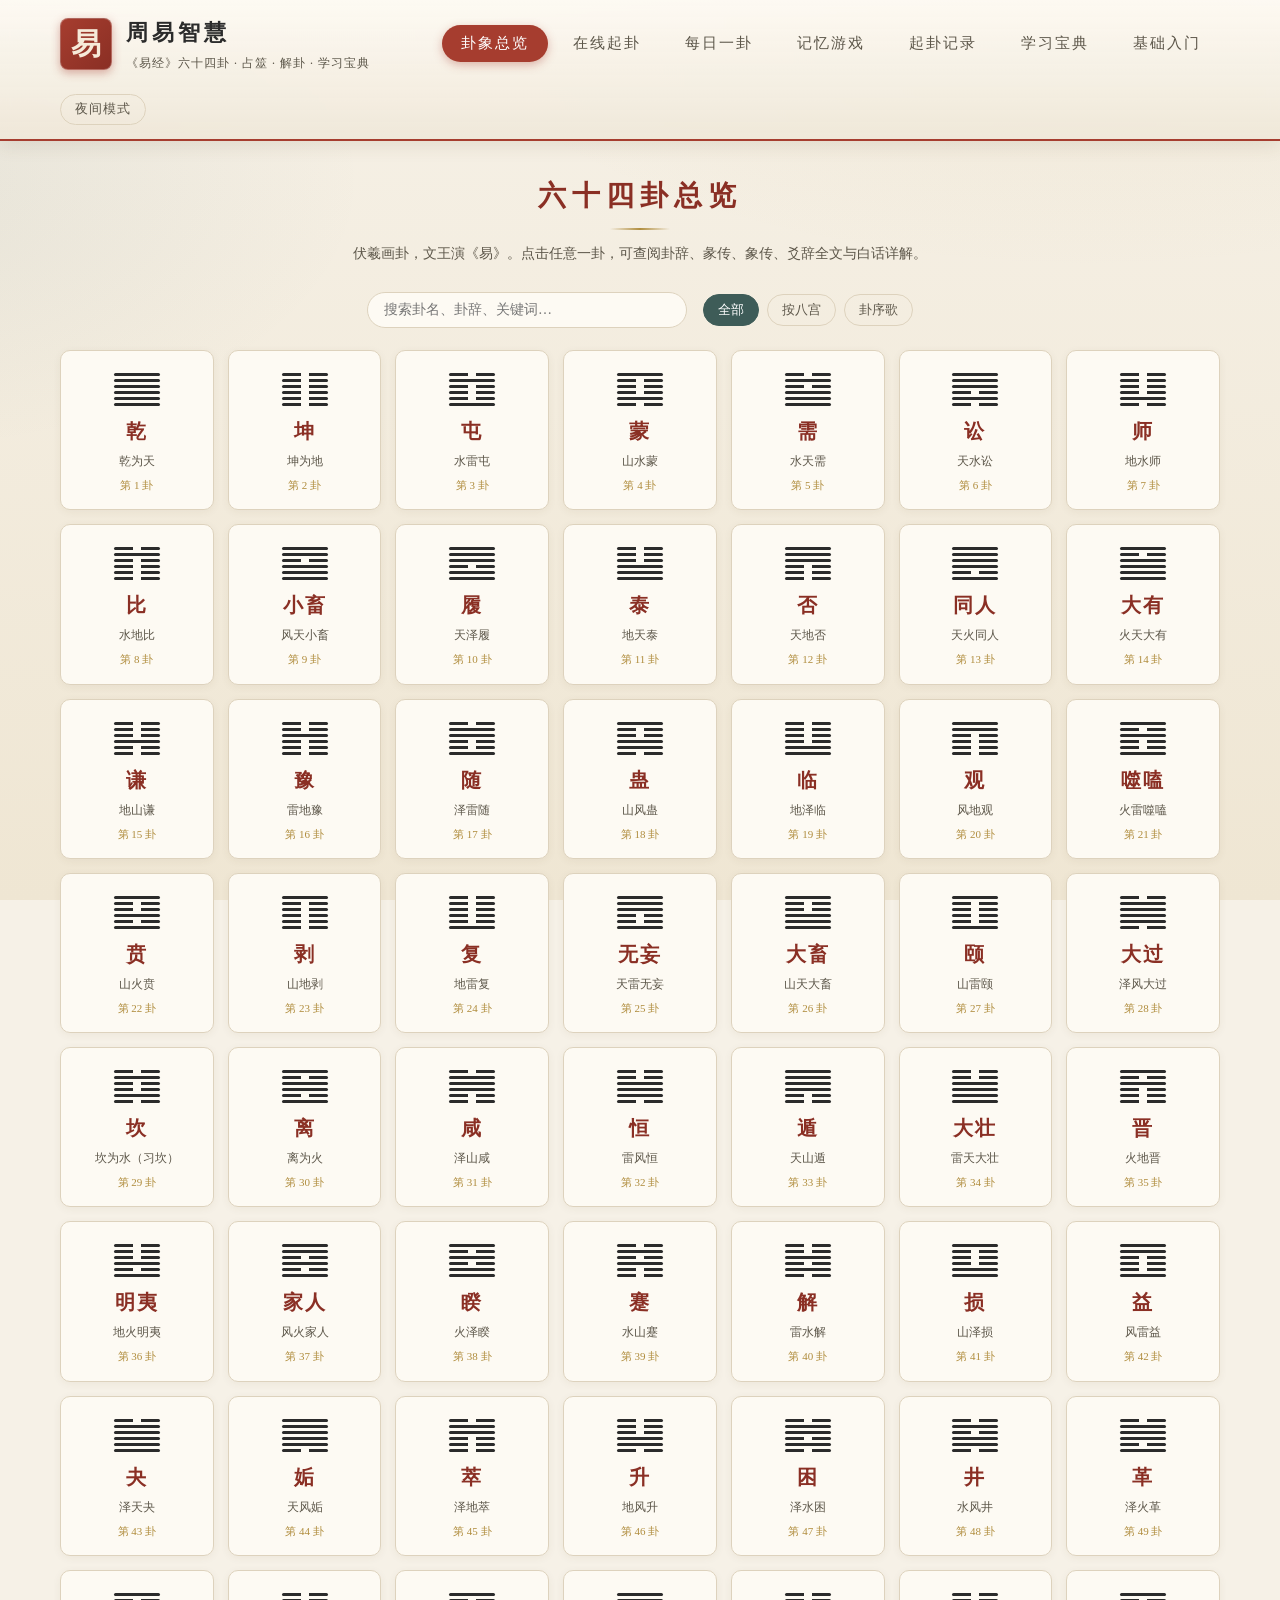
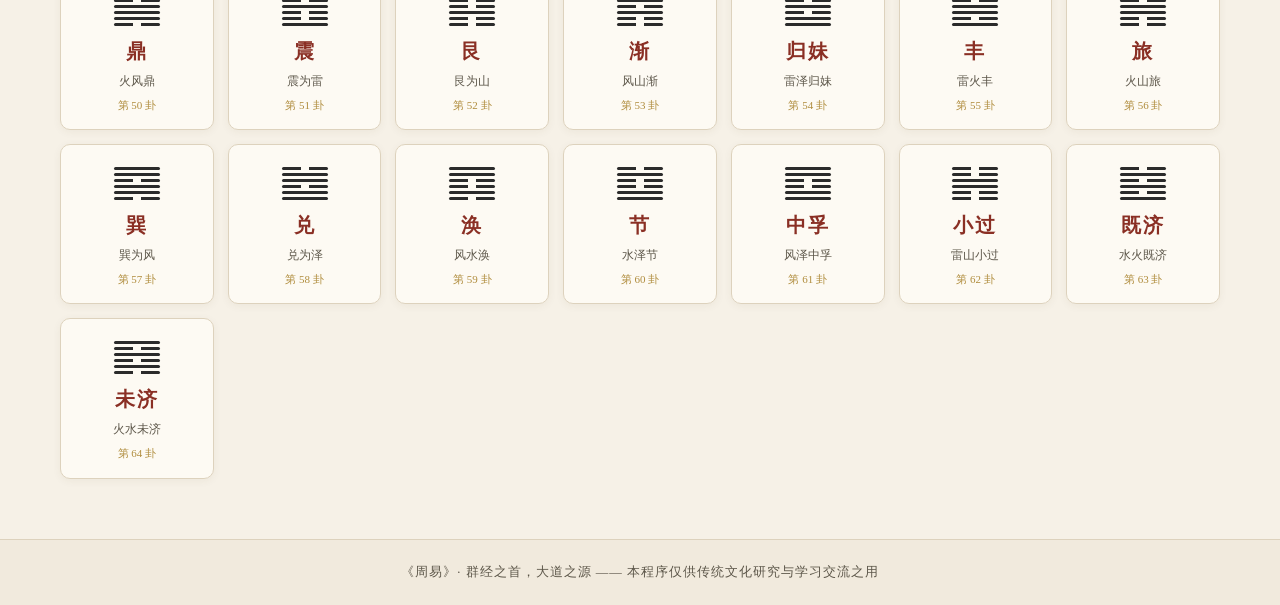
==== index.html @ ead000ce "deploy zhouyi: desktop + mobile (pure frontend)" ====
<!DOCTYPE html>
<html lang="zh-CN">
<head>
<meta charset="UTF-8">
<meta name="viewport" content="width=device-width, initial-scale=1.0">
<title>周易 · 六十四卦智慧宝典</title>
<link rel="stylesheet" href="css/style.css?v=20260808c">
</head>
<body>
<div class="bg-deco"></div>

  <button id="btnTop" class="btn-top" title="返回顶部">↑</button>

<header class="site-header">
  <div class="header-inner">
    <div class="brand">
      <div class="brand-mark">易</div>
      <div>
        <h1>周易智慧</h1>
        <p>《易经》六十四卦 · 占筮 · 解卦 · 学习宝典</p>
      </div>
    </div>
    <nav class="main-nav" id="mainNav">
      <button class="nav-btn active" data-view="overview">卦象总览</button>
      <button class="nav-btn" data-view="divine">在线起卦</button>
      <button class="nav-btn" data-view="daily">每日一卦</button>
      <button class="nav-btn" data-view="game">记忆游戏</button>
      <button class="nav-btn" data-view="records">起卦记录</button>
      <button class="nav-btn" data-view="study">学习宝典</button>
      <button class="nav-btn" data-view="basics">基础入门</button>
    </nav>
    <button class="theme-toggle" id="btnTheme" title="切换日间 / 夜间模式">夜间模式</button>
  </div>
</header>

<main id="app">

  <!-- ============ 卦象总览 ============ -->
  <section class="view active" id="view-overview">
    <div class="view-head">
      <h2>六十四卦总览</h2>
      <p class="sub">伏羲画卦，文王演《易》。点击任意一卦，可查阅卦辞、彖传、象传、爻辞全文与白话详解。</p>
    </div>
    <div class="tools-bar">
      <div class="search-box">
        <input type="text" id="hexSearch" placeholder="搜索卦名、卦辞、关键词…">
      </div>
      <div class="filter-tabs">
        <button class="chip active" data-filter="all">全部</button>
        <button class="chip" data-filter="palace">按八宫</button>
        <button class="chip" data-filter="sequence">卦序歌</button>
      </div>
    </div>
    <div id="hexGrid" class="hex-grid"></div>
    <div id="palaceList" class="palace-list hidden"></div>
    <div id="sequenceSong" class="sequence-song hidden">
      <h3>上下经卦名次序歌</h3>
      <p class="song-text">乾坤屯蒙需讼师，比小畜兮履泰否。<br>
      同人大有谦豫随，蛊临观兮噬嗑贲。<br>
      剥复无妄大畜颐，大过坎离三十备。<br>
      咸恒遁兮及大壮，晋与明夷家人睽。<br>
      蹇解损益夬姤萃，升困井革鼎震继。<br>
      艮渐归妹丰旅巽，兑涣节兮中孚至。<br>
      小过既济兼未济，是为下经三十四。</p>
      <h3>上下经卦名次序歌（分宫卦象次序）</h3>
      <p class="song-text">乾为天，天风姤，天山遁，天地否，风地观，山地剥，火地晋，火天大有。<br>
      坎为水，水泽节，水雷屯，水火既济，泽火革，雷火丰，地火明夷，地水师。<br>
      艮为山，山火贲，山天大畜，山泽损，火泽睽，天泽履，风泽中孚，风山渐。<br>
      震为雷，雷地豫，雷水解，雷风恒，地风升，水风井，泽风大过，泽雷随。<br>
      巽为风，风天小畜，风火家人，风雷益，天雷无妄，火雷噬嗑，山雷颐，山风蛊。<br>
      离为火，火山旅，火风鼎，火水未济，山水蒙，风水涣，天水讼，天火同人。<br>
      坤为地，地雷复，地泽临，地天泰，雷天大壮，泽天夬，水天需，水地比。<br>
      兑为泽，泽水困，泽地萃，泽山咸，水山蹇，地山谦，雷山小过，雷泽归妹。</p>
    </div>
  </section>

  <!-- ============ 在线起卦 ============ -->
  <section class="view" id="view-divine">
    <div class="view-head">
      <h2>在线起卦</h2>
      <p class="sub">还没占过卦？别怕，跟着下面三步走，新手也能 3 分钟学会。占卜是古人用来启发思考的智慧游戏，结果仅供参考，帮助你看清自己的处境。</p>
    </div>

    <div class="beginner-steps">
      <div class="bstep"><span class="bs-num">1</span><div><b>心里想好问题</b><p>先想清楚你要问什么，比如“这件事我该不该做？”“最近感情/工作会怎样？”想得越具体越好。</p></div></div>
      <div class="bstep"><span class="bs-num">2</span><div><b>选一种方法，点按钮</b><p>随便选一个都行，跟着按钮提示点。最省事的是「心念起卦」，一键出结果。</p></div></div>
      <div class="bstep"><span class="bs-num">3</span><div><b>看白话解读</b><p>结果出来后，重点看橙色的「白话导读」和「占断参考」，全是人话，不用懂任何术语。</p></div></div>
    </div>

    <div class="pre-divine-tip">
      <div class="pdt-title">起卦前须知（老规矩）</div>
      <div class="pdt-tags"><span>心诚则灵</span><span>一事一问</span><span>环境安静</span></div>
      <p>古人起卦前要沐浴、焚香、静心凝神。今天不必这么讲究，但请在心里把问题想清楚，<b>一次只问一件事</b>。心越定，卦意越明朗。</p>
    </div>

    <div class="question-bar">
      <label for="questionInput">你问的是什么事？<span>（选填，写下来结果更好懂）</span></label>
      <input type="text" id="questionInput" maxlength="60" placeholder="例：我最近该不该换工作？ 这段感情会有结果吗？ 今年学业运如何？…">
    </div>

    <div class="divine-layout">
      <aside class="divine-panel">
        <h3>选择起卦方法</h3>
        <div class="method-list">
          <button class="method-card active" data-method="coin">
            <span class="method-icon">钱</span>
            <div>
              <strong>三枚铜钱法</strong>
              <small>以钱代蓍 · 六掷成卦 · 最流行</small>
            </div>
          </button>
          <button class="method-card" data-method="yarrow">
            <span class="method-icon">蓍</span>
            <div>
              <strong>大衍蓍草法</strong>
              <small>最古老 · 十八变而成卦</small>
            </div>
          </button>
          <button class="method-card" data-method="plum">
            <span class="method-icon">梅</span>
            <div>
              <strong>梅花易数</strong>
              <small>邵康节 · 时间/数字起卦</small>
            </div>
          </button>
          <button class="method-card" data-method="random">
            <span class="method-icon">易</span>
            <div>
              <strong>心念起卦</strong>
              <small>诚心随机 · 一键成卦</small>
            </div>
          </button>
        </div>

        <div class="method-setup">
          <!-- 铜钱法设置 -->
          <div class="setup-block" id="setup-coin">
            <p class="hint">双手合十，将三枚铜钱摇晃数次后掷出，从下往上记六次。掷前默念所问之事。三背为「老阳 ○」，二背为「少阳 —」，一背为「少阴 --」，无背为「老阴 ×」。</p>
            <button class="btn-primary" id="btnThrows">掷铜钱（第 1 次 / 共 6 次）</button>
            <div id="coinLog" class="yarrow-log"></div>
          </div>
          <!-- 蓍草法设置 -->
          <div class="setup-block hidden" id="setup-yarrow">
            <p class="hint">大衍之数五十，其用四十有九。分二、挂一、揲四、归奇，三变得一爻，十八变得一卦。点击逐步演示。</p>
            <button class="btn-primary" id="btnYarrow">分揲蓍草（第 1 变）</button>
            <div id="yarrowLog" class="yarrow-log"></div>
          </div>
          <!-- 梅花易数设置 -->
          <div class="setup-block hidden" id="setup-plum">
            <p class="hint">以先天八卦数起卦：乾一、兑二、离三、震四、巽五、坎六、艮七、坤八。</p>
            <div class="field-row">
              <label>时间起卦（年月日时）</label>
              <input type="datetime-local" id="plumTime" value="">
              <button class="btn-primary btn-sm" id="btnPlumTime">以当前时间起卦</button>
            </div>
            <div class="field-row">
              <label>报数起卦（两/三个数字）</label>
              <div class="inline-inputs">
                <input type="number" id="num1" placeholder="数一" min="0">
                <input type="number" id="num2" placeholder="数二" min="0">
                <input type="number" id="num3" placeholder="数三(可空)" min="0">
              </div>
              <button class="btn-primary btn-sm" id="btnPlumNum">以数字起卦</button>
            </div>
          </div>
          <!-- 随机 -->
          <div class="setup-block hidden" id="setup-random">
            <p class="hint">静心默念所问之事，心诚则灵。点击后由程序随机生成六爻（老阳、少阳、少阴、老阴）。</p>
            <button class="btn-primary" id="btnRandom">心念起卦</button>
          </div>
        </div>
      </aside>

      <section class="divine-result" id="divineResult">
        <div id="castAnim" class="cast-anim hidden"></div>
        <div class="empty-state">
          <div class="empty-icon">卦</div>
          <p>尚未起卦。请选择一种方法开始。</p>
        </div>
      </section>
    </div>
  </section>

  <!-- ============ 每日一卦 ============ -->
  <section class="view" id="view-daily">
    <div class="view-head">
      <h2>每日一卦</h2>
      <p class="sub">以今日日期为引，取一卦与你聊聊：换种心情，换个角度看今天。仅供趣味参考。</p>
    </div>
    <div id="dailyBox" class="daily-box"></div>
    <div class="daily-actions">
      <button class="btn-primary" id="btnDailyToday">今日之卦</button>
      <button class="btn-ghost" id="btnDailyShuffle">换一卦（随机）</button>
    </div>
  </section>

  <!-- ============ 记忆游戏 ============ -->
  <section class="view" id="view-game">
    <div class="view-head">
      <h2>记忆游戏 · 认卦速记</h2>
      <p class="sub">看卦画猜卦名，或者反过来看卦名找卦画，闯关越多记得越牢。答对加分、连击翻倍，答错也不怕——它会告诉你正确答案。</p>
    </div>
    <div class="game-mode-bar">
      <button class="chip active" id="gameModeSym2Name">看卦画 → 猜卦名</button>
      <button class="chip" id="gameModeName2Sym">看卦名 → 找卦画</button>
    </div>
    <div class="game-panel">
      <div class="game-scorebar">
        <span>第 <b id="gameLevel">1</b> 关</span>
        <span>得分 <b id="gameScore">0</b></span>
        <span>最佳 <b id="gameBest">0</b></span>
        <span>连击 <b id="gameStreak">0</b></span>
        <span>正确率 <b id="gameAcc">–</b></span>
        <button class="btn-ghost" id="btnGameRestart">重新开始</button>
      </div>
      <div id="gameHex" class="game-hex"></div>
      <div id="gameOptions" class="game-options"></div>
      <div class="game-tip-btn"><button class="btn-ghost" id="btnGameTip">提示：上下卦（扣 5 分）</button></div>
      <div id="gameHint" class="game-hint"></div>
    </div>
  </section>

  <!-- ============ 起卦记录 ============ -->
  <section class="view" id="view-records">
    <div class="view-head">
      <h2>起卦记录</h2>
      <p class="sub">历次占筮存于本机浏览器，点击记录可重新查看解卦详情。备份请用「导出记录」，换设备可用「导入记录」恢复。</p>
      <div class="head-actions">
        <button class="btn-ghost" id="btnImportRecords">导入记录</button>
        <button class="btn-ghost" id="btnExportRecords">导出记录</button>
        <button class="btn-ghost" id="btnClearRecords">清空记录</button>
        <input type="file" id="recImportInput" accept="application/json,.json" style="display:none">
      </div>
      <div id="recStats" class="rec-stats"></div>
      <div class="rec-filter-row">
        <label>按方法筛选：</label>
        <select id="recFilter"><option value="all">全部方法</option></select>
      </div>
    </div>
    <div id="recordsList" class="records-list"></div>
  </section>

  <!-- ============ 学习宝典 ============ -->
  <section class="view" id="view-study">
    <div class="view-head">
      <h2>学习宝典</h2>
      <p class="sub">深入研习《周易》经文：六十四卦全文、卦象义理、古法解卦规则。</p>
    </div>
    <div class="study-layout">
      <aside class="study-side">
        <h3>目录</h3>
        <ul id="studyToc" class="study-toc">
          <li data-target="study-beginner" class="active">零基础入门（先看这篇）</li>
          <li data-target="study-quickref">64卦速查记忆表</li>
          <li data-target="study-classics">经文详解（按卦序）</li>
          <li data-target="study-principles">解卦七则（朱熹占例）</li>
          <li data-target="study-tiyong">体用生克（梅花易数）</li>
          <li data-target="study-liuyao">六爻纳甲进阶</li>
          <li data-target="study-methods">起卦方法详解</li>
          <li data-target="study-glossary">易学名词小词典</li>
          <li data-target="study-stories">周易里的故事</li>
          <li data-target="study-history">周易源流</li>
        </ul>
      </aside>
      <article class="study-content">
        <div id="study-beginner" class="study-block active">
          <h3>零基础入门：用 10 分钟看懂《周易》</h3>
          <div class="beginner-article">
            <h4>1. 什么是「卦」？</h4>
            <p>「卦」就是一幅由六条横线组成的符号图，从上到下或从下到上排列。每条横线叫一「爻」（yáo）。<br>
            一条完整的长横（━）叫<b>阳爻</b>，代表天、刚、动、男人、积极的一面；<br>
            一条断开的短横（╌）叫<b>阴爻</b>，代表地、柔、静、女人、被动的一面。<br>
            六条爻上下组合，一共能排出 <b>64 种</b>图案，这就是「六十四卦」。每一卦都有自己的名字、卦辞和六条爻辞，相当于一套「人生情景说明书」。</p>

            <h4>2. 为什么算卦？它到底是什么？</h4>
            <p>古人遇到拿不定主意的事（出门、嫁娶、打仗、治病……），就通过一些随机仪式（掷蓍草、摇铜钱）得到一卦，再用卦辞爻辞来启发思考。<br>
            它<u>不是</u>预知未来的魔法，而是一种<b>“带着问题换角度思考”</b>的古老智慧：卦象和文字像一面镜子，帮你看清自己的处境、心态和可能的方向。所以不用神化它，也不必害怕它。</p>

            <h4>3. 起卦是什么？怎么起？</h4>
            <p>「起卦」就是通过随机方式生成那六条爻。本程序提供四种正统方法：<br>
            · <b>三枚铜钱法</b>：摇三次铜钱记一爻，摇六次成一卦（最常用）；<br>
            · <b>大衍蓍草法</b>：用 50 根蓍草按《系辞》古法分二、挂一、揲四，十八变成一卦（最古老）；<br>
            · <b>梅花易数</b>：用年月日时或任意两个数字算出卦（邵雍所创）；<br>
            · <b>心念起卦</b>：默想问题后一键随机（最省事）。<br>
            起卦前建议：静下心来，把问题想清楚（越具体越好），然后选一种方法照着点按钮即可。</p>

            <h4>4. 什么是「动爻」？为什么有的爻会变？</h4>
            <p>起卦时，某些爻会出现「老阳 ○」或「老阴 ×」的状态，这叫<b>动爻</b>，意思是「这个位置要变化」。<br>
            爻一变，整卦就变成另一幅图（叫「之卦」）。传统认为：<br>
            · 动爻代表事情中的<b>关键转折点</b>，要重点看；<br>
            · 没有动爻（六爻皆静），就看整卦的卦辞；<br>
            · 有动爻，就重点看动爻的爻辞。<br>
            白话一点说：没变化看大方向，有变化看变化处。</p>

            <h4>5. 怎么快速看懂一次占卦结果？</h4>
            <p>看结果时记住三步：<br>
            ① 先看顶部橙色的<b>「白话导读」</b>——一句话告诉你这卦的基调；<br>
            ② 再看<b>「卦在说什么」</b>和<b>「变化提示」</b>——理解这个卦在讲什么情境；<br>
            ③ 最后对照你问的事，看<b>「占断参考」</b>里事业/感情/决策那一条。<br>
            其他术语（互卦、错卦、体用、纳甲……）看不懂完全没关系，那是进阶内容，用得上再来学。</p>

            <h4>6. 看完卦以后呢？</h4>
            <p>把卦象当成一位老朋友的提醒：它帮你注意到可能忽略的角度，但<b>决定权永远在你手里</b>。开心时来一卦助兴，纠结时来一卦理思路，把它当作一面镜子就好。</p>
          </div>
        </div>
        <div id="study-quickref" class="study-block">
          <h3>64卦速查记忆表</h3>
          <p class="note">一页看完全部六十四卦：卦画、卦名 + 一句白话看懂它。点任意一行可看完整详解，是背卦名最快的办法。</p>
          <div id="studyQuickRef" class="quickref-wrap"></div>
        </div>
        <div id="study-classics" class="study-block">
          <h3>经文详解</h3>
          <div class="study-hex-nav">
            <label>跳转卦象：</label>
            <button class="btn-ghost btn-sm" id="btnStudyPrev">‹ 上一卦</button>
            <select id="studyHexSelect"></select>
            <button class="btn-ghost btn-sm" id="btnStudyNext">下一卦 ›</button>
          </div>
          <div id="studyHexContent"></div>
        </div>
        <div id="study-principles" class="study-block">
          <h3>解卦七则（朱熹《易学启蒙》占例）</h3>
          <div class="principle-list">
            <div class="principle"><span class="p-num">一</span><div><strong>六爻不变</strong><p>以本卦卦辞断之。所占之事以整卦之大义为吉凶依据。</p></div></div>
            <div class="principle"><span class="p-num">二</span><div><strong>一爻变</strong><p>以本卦变爻之爻辞断之。变爻为主，为事之枢机。</p></div></div>
            <div class="principle"><span class="p-num">三</span><div><strong>两爻变</strong><p>以本卦两变爻爻辞断之，但以上位之变爻为主。</p></div></div>
            <div class="principle"><span class="p-num">四</span><div><strong>三爻变</strong><p>占本卦及之卦之卦辞，而以本卦为贞（主事者），之卦为悔（所趋之结果）。</p></div></div>
            <div class="principle"><span class="p-num">五</span><div><strong>四爻变</strong><p>以之卦中两个不变爻爻辞断之，以下位之不变爻为主。</p></div></div>
            <div class="principle"><span class="p-num">六</span><div><strong>五爻变</strong><p>以之卦中唯一不变爻之爻辞断之。</p></div></div>
            <div class="principle"><span class="p-num">七</span><div><strong>六爻全变</strong><p>乾坤二卦用“用九”“用六”断之；其余六十二卦以之卦卦辞断之。</p></div></div>
          </div>
          <p class="note">按：此七则出自朱子《易学启蒙》，为传统占法之纲领。另有以变爻多少定吉凶轻重、以世应定事主等法，皆宗于此。</p>
        </div>
        <div id="study-tiyong" class="study-block">
          <h3>体用生克（梅花易数）</h3>
          <p>梅花易数以“体”为自身、为静、为内、为主；以“用”为事体、为动、为外、为客。动爻所在之卦为用卦，另一卦为体卦。</p>
          <div class="relation-grid">
            <div class="rel good"><strong>用生体</strong><p>他方生助我，事有贵人扶持，吉，谋事可成。</p></div>
            <div class="rel good"><strong>体用比和</strong><p>双方同心协力，顺利吉祥，无往不利。</p></div>
            <div class="rel mid"><strong>体克用</strong><p>我克制他方，事可成但费力、迟缓，须主动争取。</p></div>
            <div class="rel bad"><strong>用克体</strong><p>他方制约我，谋事难成，易遭阻碍，宜守不宜攻。</p></div>
            <div class="rel bad"><strong>体生用</strong><p>我泄气于他方，耗费心血、付出多而收效少，宜防损耗。</p></div>
          </div>
          <h4>五行生克简表</h4>
          <p class="note">相生：木生火、火生土、土生金、金生水、水生木。<br>相克：木克土、土克水、水克火、火克金、金克木。<br>体用五行取卦之五行：乾兑属金，震巽属木，坎属水，离属火，坤艮属土。</p>
          <h4>本卦、互卦、变卦</h4>
          <p class="note">本卦为事之初始、现状；互卦（取本卦二三四爻为下互卦、三四五爻为上互卦）为事之中间过程、内因；变卦（动爻阴阳互变后所得）为事之结局、所趋。观三卦可推始、中、终。</p>
        </div>
        <div id="study-liuyao" class="study-block">
          <h3>六爻纳甲进阶</h3>
          <p>六爻（纳甲筮法）在经卦之上装以干支、五行、六亲、世应、六神，以五行生克断吉凶。本程序起卦后可在“六爻装卦”面板中自动排出。</p>
          <h4>八宫所属五行</h4>
          <p class="note">乾宫属金，兑宫属金；离宫属火；震宫属木，巽宫属木；坎宫属水；坤宫属土，艮宫属土。</p>
          <h4>六亲取法</h4>
          <p class="note">以宫之五行为“我”：生我者为父母，我生者为子孙，克我者为官鬼，我克者为妻财，同我者为兄弟。断事时：父母主文书、长辈、辛劳；兄弟主竞争、破财、同伴；子孙主福泽、财源、解忧；妻财主钱财、妻室；官鬼主功名、官非、忧患。</p>
          <h4>六神装法</h4>
          <p class="note">按起卦日之天干顺布：甲乙日起青龙、朱雀、勾陈、螣蛇、白虎、玄武；丙丁日起朱雀、勾陈、螣蛇、白虎、玄武、青龙；戊日起勾陈、螣蛇、白虎、玄武、青龙、朱雀；己日起螣蛇、白虎、玄武、青龙、朱雀、勾陈；庚辛日起白虎、玄武、青龙、朱雀、勾陈、螣蛇；壬癸日起玄武、青龙、朱雀、勾陈、螣蛇、白虎。</p>
          <h4>世应定位</h4>
          <p class="note">八纯卦世在六爻、应在三爻；一世卦世在初爻、应在四爻；二世卦世在二爻、应在五爻；三世卦世在三爻、应在六爻；四世卦世在四爻、应在初爻；五世卦世在五爻、应在二爻；游魂卦世在四爻、应在初爻；归魂卦世在三爻、应在六爻。</p>
        </div>
        <div id="study-methods" class="study-block">
          <h3>起卦方法详解</h3>
          <h4>一、大衍筮法（蓍草法）</h4>
          <p class="note">《系辞》云：“大衍之数五十，其用四十有九。分而为二以象两，挂一以象三，揲之以四以象四时，归奇于扐以象闰。”步骤如下：<br>
          1. 取蓍草五十根，除去一根不用，余四十九根。<br>
          2. 任意分为左右两堆，象天与地（分二）。<br>
          3. 从右堆取一根夹于左手小指间，象三才（挂一）。<br>
          4. 左堆以四根一组数之，余数（或四）夹于指间（揲四）。<br>
          5. 右堆同样以四根一组数之，余数夹于指间（归奇）。<br>
          6. 两堆余数加上挂一之和必为五或九，此为“一变”。<br>
          7. 余下之蓍合拢，重复分二、挂一、揲四、归奇，得二变；再重复得三变。<br>
          8. 三变之后：余三十六根为老阳（九，动爻，画作“○”）；余三十二根为少阴（八，画作“--”）；余二十八根为少阳（七，画作“—”）；余二十四根为老阴（六，画作“×”）。<br>
          9. 由初爻至上爻，十八变而成一卦。老阳、老阴为变爻。</p>
          <h4>二、三枚铜钱法（以钱代蓍）</h4>
          <p class="note">取三枚铜钱（乾隆通宝等），有字一面为“字”（阴），无字一面为“背”（阳）。掷一次记一爻，由下而上共六次。<br>
          · 三背（○）：老阳，阳爻动，记“—○”<br>
          · 二背一字（—）：少阳，阳爻静，记“—”<br>
          · 一背二字（--）：少阴，阴爻静，记“--”<br>
          · 三字（×）：老阴，阴爻动，记“--×”<br>
          动爻为老阳、老阴，其阴阳互变而成之卦。朱子云“三背为老阳”亦可行，各遵所传，成卦则一。</p>
          <h4>三、梅花易数</h4>
          <p class="note">先天卦数：乾一、兑二、离三、震四、巽五、坎六、艮七、坤八。<br>
          · 时间起卦：以年支序数（子1…亥12）+月数+日数，三数之和除以8，余数为上卦；再加时支序数除以8，余数为下卦；总和除以6，余数为动爻。<br>
          · 数字起卦：取两个数分别除以8得上下卦；三个数时，前两数得上卦（两数之和除8），第三数得下卦；动爻以总数字和除以6取余。<br>
          · 八卦万物类象：乾为天、君、父、刚健；坤为地、母、柔顺；震为雷、长子、动；巽为风、长女、入；坎为水、中男、险；离为火、中女、丽；艮为山、少男、止；兑为泽、少女、悦。</p>
        </div>
        <div id="study-glossary" class="study-block">
          <h3>易学名词小词典</h3>
          <p class="note">看卦时遇到不懂的词，来这里查。全部用一句大白话解释，随查随懂。</p>
          <div class="glossary-list">
            <div class="gl-item"><b>卦</b><span>由六条横线组成的符号图，一卦代表一种人生处境或事物状态。</span></div>
            <div class="gl-item"><b>爻（yáo）</b><span>组成卦的那条横线，一卦有六爻。长横为阳爻，断横为阴爻。</span></div>
            <div class="gl-item"><b>阳爻 / 阴爻</b><span>阳爻画作一条长横，代表刚、动、积极；阴爻画作两段短横，代表柔、静、消极。</span></div>
            <div class="gl-item"><b>本卦</b><span>起卦得到的那个卦，代表事情的当下现状。</span></div>
            <div class="gl-item"><b>之卦（变卦）</b><span>动爻变掉以后形成的新卦，代表事情演变的结果。</span></div>
            <div class="gl-item"><b>动爻</b><span>起卦时出现的「老阳○」「老阴×」那几条爻，表示事情的关键变化点。</span></div>
            <div class="gl-item"><b>卦辞</b><span>整卦的总说明，一句话概括这一卦讲的道理。</span></div>
            <div class="gl-item"><b>爻辞</b><span>每一爻的解释文字，六爻六条，讲的是这一步该怎么做。</span></div>
            <div class="gl-item"><b>彖（tuàn）传</b><span>孔子给卦辞作的传注，解释卦辞的道理，像「老师划重点」。</span></div>
            <div class="gl-item"><b>象传</b><span>分大象、小象：大象讲整卦比喻；小象逐条解释每一爻。</span></div>
            <div class="gl-item"><b>十翼</b><span>孔子作的十篇传文（彖上下、象上下、系辞上下、文言、说卦、序卦、杂卦），像《易经》的「使用说明书」。</span></div>
            <div class="gl-item"><b>元亨利贞</b><span>乾卦卦辞四字：元（开始）、亨（通达）、利（有利）、贞（守正），连起来就是「大通而宜守正」。</span></div>
            <div class="gl-item"><b>吉凶悔吝</b><span>四种占断结果：吉（好）、凶（不好）、悔（后悔、可改）、吝（遗憾、要小心）。</span></div>
            <div class="gl-item"><b>错卦</b><span>把六爻全部阴阳颠倒的卦，看事情的「反面」。</span></div>
            <div class="gl-item"><b>综卦</b><span>把卦上下倒过来看的卦，看事情的「颠倒过来」的样子。</span></div>
            <div class="gl-item"><b>互卦</b><span>取本卦中间四条爻重新拼出的卦，看事情的「中途过程」。</span></div>
            <div class="gl-item"><b>体卦 / 用卦</b><span>梅花易数术语：体卦代表「你自己」，用卦代表「你要面对的事」，两者五行关系定吉凶。</span></div>
            <div class="gl-item"><b>比和</b><span>体卦用卦五行相同，双方同心，多吉。</span></div>
            <div class="gl-item"><b>八宫</b><span>京房把六十四卦分成八组（乾坎艮震巽离坤兑），每组八卦，用于排六亲世应。</span></div>
            <div class="gl-item"><b>纳甲</b><span>把天干地支装进八卦的方法，六爻排盘的基础。</span></div>
            <div class="gl-item"><b>世爻 / 应爻</b><span>世爻代表求占者自己，应爻代表对方或所问之事，中间隔三位。</span></div>
            <div class="gl-item"><b>六亲</b><span>父母、兄弟、子孙、妻财、官鬼，用五行生克算出来，各管一类事（如妻财主钱财）。</span></div>
            <div class="gl-item"><b>六神</b><span>青龙、朱雀、勾陈、螣蛇、白虎、玄武，按日干排列，辅助判断事物性质。</span></div>
            <div class="gl-item"><b>先天八卦数</b><span>乾一、兑二、离三、震四、巽五、坎六、艮七、坤八，梅花易数起卦用。</span></div>
            <div class="gl-item"><b>大衍之数</b><span>蓍草占法的五十之数，去一用四十九，十八变成一卦。</span></div>
            <div class="gl-item"><b>用九 / 用六</b><span>只有乾坤两卦有：乾卦六爻全变看用九，坤卦六爻全变看用六。</span></div>
          </div>
        </div>
        <div id="study-stories" class="study-block">
          <h3>周易里的故事</h3>
          <p class="note">《周易》不只是占卜手册，它背后的故事同样动人。读完这些故事，你会更懂为什么它能流传三千年。</p>
          <div class="story-list">
            <div class="story-item">
              <b>文王拘而演《周易》</b>
              <p>商朝末年，周文王姬昌被纣王囚禁在羑里（今河南汤阴）。他在狱中无事可做，便把伏羲的八卦两两相叠，推演出了六十四卦——今天你看到的每一卦，据说都源自他在囚牢里的那次沉思。司马迁后来写道："文王拘而演《周易》"，把这当作逆境里成大业的第一例。</p>
            </div>
            <div class="story-item">
              <b>韦编三绝</b>
              <p>孔子晚年特别爱读《易》，翻来覆去地看，把串竹简的牛皮绳都磨断了好几次，这就是"韦编三绝"。他说："再给我几年时间，五十岁就能把《易》研究明白了。"他还给《易经》写了注解，后人称为《十翼》——就像给经典插上了十只翅膀。</p>
            </div>
            <div class="story-item">
              <b>玩辞观象</b>
              <p>《系辞》里说，君子"居则观其象而玩其辞，动则观其变而玩其占"——闲下来就琢磨卦象卦辞，做事前再研究它的变化和占断。孔子的态度是：读《易》不是为了算命，而是为了从变化中看到做事的道理。</p>
            </div>
            <div class="story-item">
              <b>观梅占</b>
              <p>宋代邵雍在花园里看梅花，见两只麻雀争枝跌落。他随手用年月日时起卦，断出"明晚会有个女孩来折花，受惊摔倒伤了大腿"。第二天果然应验。这就是《梅花易数》的开篇故事，也是"梅花易数"名字的由来——万物皆可起卦，处处留心皆学问。</p>
            </div>
            <div class="story-item">
              <b>京房与纳甲</b>
              <p>西汉的京房把天干地支装进六十四卦，又定出八宫、世应、六亲、六神，让占筮有了完整的"排盘"体系。今天解卦里那些看似复杂的术语，源头大多在他这里。他最终因卷入朝堂纷争被害，但"京氏易"影响了后世一千多年。</p>
            </div>
            <div class="story-item">
              <b>朱熹与《周易本义》</b>
              <p>南宋朱熹主张"易本卜筮之书"——《周易》首先是用来占卜的，经文之外还有实打实的方法。他恢复了上古的筮法（就是本程序的"大衍蓍草法"），还提出"解卦七则"，教人不同变爻情况该看哪段文字，让占筮第一次有了清晰的操作指南。</p>
            </div>
            <div class="story-item">
              <b>龟卜与蓍占</b>
              <p>商代人用龟甲占卜：在龟甲上钻孔烧灼，看裂纹的形状定吉凶。周代改用蓍草，取五十根草茎演算。古人说"筮短龟长"——蓍草起卦快、学起来容易，龟卜烧制慢、看得深。两种方法都流传很久，后来蓍草占慢慢成了主流。</p>
            </div>
          </div>
        </div>
        <div id="study-history" class="study-block">
          <h3>周易源流</h3>
          <p class="note"><strong>上古三易：</strong>《周礼》载太卜掌三易之法：一曰《连山》（首艮），二曰《归藏》（首坤），三曰《周易》（首乾）。前二易久佚，唯《周易》传世。<br><br>
          <strong>人更三圣，世历三古：</strong>相传伏羲画八卦（上古），文王拘而演《周易》，重为六十四卦并系卦辞（中古）；周公旦作爻辞；孔子晚年读《易》韦编三绝，作《十翼》（彖上传、彖下传、象上传、象下传、系辞上传、系辞下传、文言传、说卦传、序卦传、杂卦传），为《易》作传（下古）。<br><br>
          <strong>易之三义：</strong>《易纬·乾凿度》云“易一名而含三义：易简一也，变易二也，不易三也”。<br><br>
          <strong>两派六宗：</strong>汉儒孟喜、京房创象数之学，开纳甲、世应、飞伏之先河；魏王弼清谈玄理，崇义理而扫象数；宋邵雍创先天之学，程颐作《伊川易传》主理，朱熹作《周易本义》兼取象数卜筮。故有象数、义理两派，占候、禨祥、造化、老庄、儒理、史事六宗。<br><br>
          <strong>经传结构：</strong>《周易》本经六十四卦，每卦有卦画、卦名、卦辞、爻辞（三百八十四爻，另有乾坤用九用六），为经文；《十翼》为传文，合称《易传》。传世以王弼本、朱熹《周易本义》本最通行。</p>
        </div>
      </article>
    </div>
  </section>

  <!-- ============ 基础入门 ============ -->
  <section class="view" id="view-basics">
    <div class="view-head">
      <h2>基础入门</h2>
      <p class="sub">由浅入深：阴阳五行、八卦取象、天干地支，为研读《易》之根基。</p>
    </div>
    <div class="basics-grid">
      <div class="basic-card">
        <h3>阴阳之道</h3>
        <p><strong>打比方：</strong>阴阳就像电灯开关——有开（阳）就有关（阴），有白天就有黑夜，有刚强就有柔顺，两者互为条件、互相转化，谁也不能单独存在。<br><br>
        《易》以阴阳为纲。一画开天，阳爻“—”象天、刚、动、君、男；阴爻“--”象地、柔、静、臣、女。六爻由下而上，初、三、五为阳位，二、四、上为阴位；阳爻居阳位、阴爻居阴位为“得位”（位置合适，多吉），反之“失位”（位置别扭，多咎）。</p>
      </div>
      <div class="basic-card">
        <h3>五行生克</h3>
        <p><strong>打比方：</strong>五行是古人给世界分的五种“脾气”——木（生长）、火（热烈）、土（包容）、金（坚硬）、水（流动）。<br>
        <b>相生</b>（一个帮一个）：木生火、火生土、土生金、金生水、水生木。<br>
        <b>相克</b>（一个管一个）：木克土、土克水、水克火、火克金、金克木。<br>
        五行配卦：乾兑金，震巽木，坎水，离火，坤艮土。占断中五行生克为吉凶之本。</p>
        <div id="wuxingChart"></div>
      </div>
      <div class="basic-card">
        <h3>八卦取象</h3>
        <div id="trigramTable" class="trigram-table"></div>
      </div>
      <div class="basic-card">
        <h3>天干地支</h3>
        <p><strong>打比方：</strong>天干地支就像一套「年号 + 序号」的日历系统，古人用它记时间、配五行。<br>
        <strong>十天干：</strong>甲（木）乙（木）丙（火）丁（火）戊（土）己（土）庚（金）辛（金）壬（水）癸（水）。<br>
        <strong>十二地支：</strong>子（水）丑（土）寅（木）卯（木）辰（土）巳（火）午（火）未（土）申（金）酉（金）戌（土）亥（水）。<br>
        地支序数（梅花时间起卦用）：子1、丑2、寅3、卯4、辰5、巳6、午7、未8、申9、酉10、戌11、亥12。</p>
      </div>
      <div class="basic-card">
        <h3>六爻之象</h3>
        <p><strong>打比方：</strong>把一卦想成一座六层小楼——从地下室到顶楼，每一层住着不同身份的人。<br>
        初爻（底层）= 起步、基层、脚；二爻 = 家宅、日常；三爻 = 门户、转折点（最容易出状况）；四爻 = 靠近领导的位置（要小心谨慎）；五爻 = 顶层领导位（最尊贵）；上爻 = 顶楼/退隐（事情收尾）。<br>
        观爻位高下、当位与否，可断人物处境。</p>
      </div>
      <div class="basic-card">
        <h3>卦变与错综</h3>
        <p><strong>打比方：</strong>一个卦就像一枚硬币，可以从不同角度观察：<br>
        <b>错卦（对卦）：</b>把六爻全部黑白颠倒（乾变坤），看到事情相反的一面。<br>
        <b>综卦（覆卦）：</b>把卦上下倒过来看（屯倒过来是蒙），看到事情倒过来的样子。<br>
        <b>互卦：</b>从卦里“抽中间四条爻”重新拼出中段过程，看事情的中途发展。<br>
        <b>变卦（之卦）：</b>动爻一变，整卦变成的结局图。<br>
        简记：错卦看反面，综卦看颠倒，互卦看过程，变卦看结局。</p>
      </div>
    </div>
  </section>

</main>

<!-- ============ 卦象详情弹窗 ============ -->
<div class="modal-mask hidden" id="hexModal">
  <div class="modal">
    <button class="modal-close" id="modalClose">×</button>
    <div id="modalBody"></div>
  </div>
</div>

<footer class="site-footer">
  <p>《周易》· 群经之首，大道之源 —— 本程序仅供传统文化研究与学习交流之用</p>
</footer>

<script src="js/data_base.js?v=20260808c"></script>
<script src="js/data_hex1.js?v=20260808c"></script>
<script src="js/data_hex2.js?v=20260808c"></script>
<script src="js/data_hex3.js?v=20260808c"></script>
<script src="js/data_hex4.js?v=20260808c"></script>
<script src="js/app.js?v=20260808c"></script>
</body>
</html>
---- css/style.css ----
/* =====================================================
   周易 · 六十四卦智慧宝典 — 界面样式
   古典东方美学：宣纸米黄 / 黛青 / 朱砂
   ===================================================== */

:root {
  --paper: #f6f1e7;
  --paper-2: #efe7d8;
  --ink: #2b2b2b;
  --ink-soft: #5c5649;
  --cinnabar: #a63d2f;
  --cinnabar-deep: #8a2f24;
  --verdigris: #3e5c58;
  --verdigris-soft: #5f7d79;
  --gold: #b08d3e;
  --line: #ddd2bd;
  --card: #fdfaf3;
  --shadow: 0 4px 18px rgba(90, 70, 40, .12);
  --radius: 10px;
}

/* 夜间模式（黛黑夜色，保留古典韵味） */
.dark {
  --paper: #201d18;
  --paper-2: #2a261f;
  --ink: #e6dfd0;
  --ink-soft: #b3ab98;
  --cinnabar: #c96a54;
  --cinnabar-deep: #d98a74;
  --verdigris: #7fa39e;
  --verdigris-soft: #93b5b0;
  --gold: #c9a95c;
  --line: #433d31;
  --card: #27231c;
  --shadow: 0 4px 18px rgba(0, 0, 0, .5);
}
.dark .bg-deco {
  background:
    radial-gradient(1200px 600px at 85% -10%, rgba(201,169,92,.08), transparent 60%),
    radial-gradient(900px 500px at -10% 20%, rgba(127,163,158,.07), transparent 55%),
    linear-gradient(180deg, var(--paper) 0%, #1b1915 100%);
}
.dark .site-header {
  background: linear-gradient(180deg, rgba(39,35,28,.97), rgba(42,38,31,.92));
}
.dark .question-bar input,
.dark .search-box input,
.dark select {
  background: #2e2a23; color: var(--ink); border-color: var(--line);
}
.dark .coin { box-shadow: 0 5px 12px rgba(0,0,0,.5); }
.dark .game-opt { background: var(--paper-2); }
.dark .empty-icon { opacity: .85; }
.dark .theme-toggle { border-color: var(--line); }
.dark .modal-close { color: var(--ink); }
.dark .quickref-table th { background: #5a3528; }
.dark .btn-primary { background: var(--cinnabar); color: #241f19; }
.dark .bs-num { background: var(--cinnabar); color: #241f19; }
.dark .pr-tag { background: rgba(201,169,92,.16); color: var(--gold); }

* { margin: 0; padding: 0; box-sizing: border-box; }

html { scroll-behavior: smooth; }

body {
  font-family: "Noto Serif SC", "Songti SC", "SimSun", "STSong", serif;
  background: var(--paper);
  color: var(--ink);
  line-height: 1.75;
  min-height: 100vh;
  overflow-x: hidden;
}

.bg-deco {
  position: fixed; inset: 0; z-index: -1; pointer-events: none;
  background:
    radial-gradient(1200px 600px at 85% -10%, rgba(176,141,62,.10), transparent 60%),
    radial-gradient(900px 500px at -10% 20%, rgba(62,92,88,.08), transparent 55%),
    linear-gradient(180deg, var(--paper) 0%, #efe6d3 100%);
}

.hidden { display: none !important; }

/* ---------- 头部 ---------- */
.site-header {
  background: linear-gradient(180deg, rgba(253,250,243,.95), rgba(239,231,216,.9));
  border-bottom: 2px solid var(--cinnabar);
  box-shadow: var(--shadow);
  position: sticky; top: 0; z-index: 100;
  backdrop-filter: blur(6px);
}
.header-inner {
  max-width: 1200px; margin: 0 auto; padding: 14px 20px;
  display: flex; align-items: center; justify-content: space-between; gap: 20px; flex-wrap: wrap;
}
.brand { display: flex; align-items: center; gap: 14px; }

/* 主题切换按钮 */
.theme-toggle {
  background: transparent; border: 1px solid var(--line); border-radius: 16px;
  padding: 6px 14px; font-family: inherit; font-size: 12.5px; color: var(--ink-soft);
  cursor: pointer; transition: all .2s; letter-spacing: 1px;
}
.theme-toggle:hover { border-color: var(--gold); color: var(--cinnabar-deep); background: rgba(176,141,62,.08); }

/* 返回顶部按钮 */
.btn-top {
  position: fixed; right: 22px; bottom: 26px; z-index: 90;
  width: 44px; height: 44px; border-radius: 50%;
  border: 1px solid var(--gold); background: var(--card);
  color: var(--cinnabar-deep); font-size: 20px; cursor: pointer;
  box-shadow: var(--shadow); opacity: 0; visibility: hidden; transform: translateY(10px);
  transition: all .3s; font-family: inherit;
}
.btn-top.show { opacity: 1; visibility: visible; transform: none; }
.btn-top:hover { background: var(--cinnabar); color: #fff; }
.brand-mark {
  width: 52px; height: 52px; border-radius: 8px;
  background: linear-gradient(135deg, var(--cinnabar), var(--cinnabar-deep));
  color: #f6ead9; font-size: 30px; font-weight: 700;
  display: flex; align-items: center; justify-content: center;
  box-shadow: 0 3px 10px rgba(166,61,47,.4);
  border: 1px solid rgba(255,255,255,.25);
}
.brand h1 { font-size: 22px; letter-spacing: 4px; color: var(--ink); }
.brand p { font-size: 12px; color: var(--ink-soft); letter-spacing: 1px; }

.main-nav { display: flex; gap: 6px; flex-wrap: wrap; }
.nav-btn {
  background: transparent; border: 1px solid transparent; border-radius: 20px;
  padding: 8px 18px; font-family: inherit; font-size: 15px; color: var(--ink-soft);
  cursor: pointer; transition: all .25s; letter-spacing: 2px;
}
.nav-btn:hover { color: var(--cinnabar); background: rgba(166,61,47,.06); }
.nav-btn.active {
  background: var(--cinnabar); color: #fff;
  box-shadow: 0 3px 10px rgba(166,61,47,.35);
}

/* ---------- 主体 ---------- */
main { max-width: 1200px; margin: 0 auto; padding: 30px 20px 60px; }
.view { display: none; animation: fadeUp .4s ease; }
.view.active { display: block; }
@keyframes fadeUp { from { opacity: 0; transform: translateY(12px); } to { opacity: 1; transform: none; } }

.view-head { text-align: center; margin-bottom: 26px; }
.view-head h2 {
  font-size: 28px; letter-spacing: 6px; color: var(--cinnabar-deep);
  margin-bottom: 8px; position: relative; display: inline-block;
}
.view-head h2::after {
  content: ""; position: absolute; left: 50%; bottom: -10px; transform: translateX(-50%);
  width: 60px; height: 2px; background: linear-gradient(90deg, transparent, var(--gold), transparent);
}
.view-head .sub { color: var(--ink-soft); font-size: 14px; margin-top: 14px; }
.head-actions { margin-top: 12px; }
.btn-ghost {
  background: transparent; border: 1px solid var(--cinnabar); color: var(--cinnabar);
  border-radius: 18px; padding: 6px 16px; font-family: inherit; cursor: pointer; transition: all .25s;
}
.btn-ghost:hover { background: var(--cinnabar); color: #fff; }

/* ---------- 卦象总览 ---------- */
.tools-bar { display: flex; gap: 16px; align-items: center; justify-content: center; flex-wrap: wrap; margin-bottom: 22px; }
.search-box input {
  width: 320px; max-width: 80vw; padding: 9px 16px; border-radius: 20px;
  border: 1px solid var(--line); background: var(--card); font-family: inherit; font-size: 14px;
  outline: none; transition: border .2s, box-shadow .2s;
}
.search-box input:focus { border-color: var(--cinnabar); box-shadow: 0 0 0 3px rgba(166,61,47,.12); }
.filter-tabs { display: flex; gap: 8px; }
.chip {
  background: transparent; border: 1px solid var(--line); border-radius: 16px;
  padding: 6px 14px; font-family: inherit; font-size: 13px; color: var(--ink-soft); cursor: pointer; transition: all .2s;
}
.chip:hover { border-color: var(--verdigris); color: var(--verdigris); }
.chip.active { background: var(--verdigris); border-color: var(--verdigris); color: #fff; }

.hex-grid {
  display: grid; grid-template-columns: repeat(auto-fill, minmax(148px, 1fr)); gap: 14px;
}
.hex-card {
  background: var(--card); border: 1px solid var(--line); border-radius: var(--radius);
  padding: 14px 10px; cursor: pointer; transition: all .25s; text-align: center;
  box-shadow: 0 2px 8px rgba(90,70,40,.06);
}
.hex-card:hover { transform: translateY(-4px); box-shadow: var(--shadow); border-color: var(--gold); }
.hex-card .hex-name { font-size: 20px; font-weight: 700; color: var(--cinnabar-deep); letter-spacing: 2px; }
.hex-card .hex-title { font-size: 12px; color: var(--ink-soft); margin-top: 2px; }
.hex-symbol { margin: 8px auto; width: 46px; }
.hex-symbol.mini { width: 100%; margin: 0; }
.hex-symbol .line { height: 3px; border-radius: 2px; margin: 3px 0; background: var(--ink); }
.hex-symbol .line.yin {
  height: 3px; border: none;
  background: linear-gradient(90deg, var(--ink) 0 42%, transparent 42% 58%, var(--ink) 58% 100%);
}
.hex-card .hex-id { font-size: 11px; color: var(--gold); margin-top: 4px; }

/* 八宫列表 */
.palace-list { display: grid; grid-template-columns: repeat(auto-fit, minmax(260px, 1fr)); gap: 18px; }
.palace-card {
  background: var(--card); border: 1px solid var(--line); border-radius: var(--radius);
  overflow: hidden; box-shadow: 0 2px 8px rgba(90,70,40,.06);
}
.palace-card h3 {
  background: linear-gradient(135deg, var(--verdigris), var(--verdigris-soft));
  color: #fff; font-size: 16px; letter-spacing: 3px; padding: 10px 16px; text-align: center;
}
.palace-card ul { list-style: none; }
.palace-card li {
  display: flex; align-items: center; gap: 10px; padding: 8px 16px;
  border-bottom: 1px dashed var(--line); cursor: pointer; transition: background .2s;
}
.palace-card li:hover { background: rgba(176,141,62,.08); }
.palace-card li:last-child { border-bottom: none; }
.palace-card .mini-sym { width: 30px; flex-shrink: 0; }
.palace-card .mini-sym .line { height: 2px; margin: 2px 0; background: var(--ink); border-radius: 1px; }
.palace-card .mini-sym .line.yin {
  height: 2px; border: none;
  background: linear-gradient(90deg, var(--ink) 0 42%, transparent 42% 58%, var(--ink) 58% 100%);
}
.palace-card .p-name { flex: 1; font-size: 15px; }
.palace-card .p-tag { font-size: 11px; color: var(--gold); }

/* 卦序歌 */
.sequence-song { max-width: 720px; margin: 0 auto; background: var(--card); border: 1px solid var(--line); border-radius: var(--radius); padding: 26px 30px; box-shadow: var(--shadow); }
.sequence-song h3 { color: var(--cinnabar-deep); letter-spacing: 3px; margin: 16px 0 8px; }
.sequence-song h3:first-child { margin-top: 0; }
.song-text { font-size: 16px; line-height: 2.1; text-align: center; color: var(--ink); }

/* ---------- 起卦 ---------- */
.divine-layout { display: grid; grid-template-columns: 320px 1fr; gap: 22px; align-items: start; }
.divine-panel {
  background: var(--card); border: 1px solid var(--line); border-radius: var(--radius);
  padding: 18px; box-shadow: var(--shadow); position: sticky; top: 90px;
}
.divine-panel h3 { color: var(--cinnabar-deep); letter-spacing: 2px; margin-bottom: 12px; font-size: 17px; }
.method-list { display: flex; flex-direction: column; gap: 8px; }
.method-card {
  display: flex; align-items: center; gap: 12px; text-align: left; width: 100%;
  background: transparent; border: 1px solid var(--line); border-radius: 8px; padding: 10px 12px;
  font-family: inherit; cursor: pointer; transition: all .2s;
}
.method-card:hover { border-color: var(--gold); background: rgba(176,141,62,.05); }
.method-card.active { border-color: var(--cinnabar); background: rgba(166,61,47,.07); box-shadow: inset 0 0 0 1px var(--cinnabar); }
.method-icon {
  width: 40px; height: 40px; border-radius: 8px; flex-shrink: 0;
  background: var(--verdigris); color: #fff; font-size: 19px;
  display: flex; align-items: center; justify-content: center;
}
.method-card.active .method-icon { background: var(--cinnabar); }
.method-card strong { font-size: 15px; display: block; }
.method-card small { font-size: 12px; color: var(--ink-soft); }

.method-setup { margin-top: 16px; padding-top: 14px; border-top: 1px dashed var(--line); }
.setup-block .hint { font-size: 13px; color: var(--ink-soft); margin-bottom: 12px; }
.btn-primary {
  display: inline-block; background: linear-gradient(135deg, var(--cinnabar), var(--cinnabar-deep));
  color: #fff; border: none; border-radius: 22px; padding: 11px 24px;
  font-family: inherit; font-size: 15px; letter-spacing: 2px; cursor: pointer;
  transition: all .25s; box-shadow: 0 4px 12px rgba(166,61,47,.35);
}
.btn-primary:hover { transform: translateY(-2px); box-shadow: 0 6px 16px rgba(166,61,47,.45); }
.btn-primary:disabled { opacity: .45; cursor: not-allowed; transform: none; }
.btn-primary.btn-sm { padding: 7px 16px; font-size: 13px; margin-top: 8px; }
.field-row { margin-bottom: 14px; }
.field-row label { display: block; font-size: 13px; color: var(--ink-soft); margin-bottom: 6px; }
.field-row input {
  width: 100%; padding: 8px 12px; border: 1px solid var(--line); border-radius: 8px;
  background: #fff; font-family: inherit; font-size: 14px; outline: none;
}
.field-row input:focus { border-color: var(--cinnabar); }
.inline-inputs { display: flex; gap: 8px; }
.inline-inputs input { flex: 1; }
.yarrow-log {
  margin-top: 12px; max-height: 180px; overflow-y: auto; font-size: 12px;
  color: var(--ink-soft); background: var(--paper-2); border-radius: 8px; padding: 10px;
  line-height: 1.8;
}

/* 起卦结果 */
.divine-result {
  position: relative;
  background: var(--card); border: 1px solid var(--line); border-radius: var(--radius);
  padding: 26px; box-shadow: var(--shadow); min-height: 520px;
}

/* 起卦动画层 */
.cast-anim {
  position: absolute; inset: 0; z-index: 5; border-radius: var(--radius);
  display: flex; align-items: center; justify-content: center;
  background: rgba(253, 250, 243, .94);
}
.cast-anim.hidden { display: none; }
.cast-anim-inner { text-align: center; }
.cast-hint { margin-top: 14px; font-size: 13.5px; color: var(--ink-soft); letter-spacing: 1px; animation: hintPulse 1s ease-in-out infinite; }
@keyframes hintPulse { 0%,100% { opacity: .55; } 50% { opacity: 1; } }

/* 铜钱翻转 */
.coin-tray { display: flex; gap: 20px; justify-content: center; margin-bottom: 8px; }
.coin {
  width: 58px; height: 58px; border-radius: 50%;
  background: radial-gradient(circle at 35% 30%, #ecd992, #b08d3e 62%, #8a6d1f);
  border: 3px solid #8a6d1f; box-shadow: 0 5px 12px rgba(90, 70, 40, .35);
  display: inline-flex; align-items: center; justify-content: center;
  color: #7a5e1c; font-size: 22px; font-weight: 700; font-family: "KaiTi", "STKaiti", serif;
  animation: coinFlip .65s ease-in-out infinite;
}
.coin:nth-child(2) { animation-delay: .1s; }
.coin:nth-child(3) { animation-delay: .2s; }
@keyframes coinFlip {
  0% { transform: rotateY(0deg) translateY(0); }
  25% { transform: rotateY(180deg) translateY(-26px); }
  50% { transform: rotateY(360deg) translateY(0); }
  75% { transform: rotateY(540deg) translateY(-14px); }
  100% { transform: rotateY(720deg) translateY(0); }
}

/* 蓍草分拣 */
.yarrow-anim { display: flex; gap: 9px; justify-content: center; align-items: flex-end; height: 66px; margin-bottom: 8px; }
.yarrow-anim span {
  width: 6px; height: 54px; border-radius: 3px;
  background: linear-gradient(180deg, #d9b878, #a5842f 70%, #7c6220);
  transform-origin: bottom center; animation: sway 1s ease-in-out infinite;
}
.yarrow-anim span:nth-child(2n) { animation-delay: .15s; }
.yarrow-anim span:nth-child(3n) { animation-delay: .3s; }
.yarrow-anim span:nth-child(5) { height: 42px; }
.yarrow-anim span:nth-child(7) { height: 48px; }
@keyframes sway { 0%,100% { transform: rotate(0deg); } 50% { transform: rotate(14deg); } }

/* 太极旋转 */
.taiji-spin { width: 76px; height: 76px; margin: 0 auto 8px; animation: spin360 1.2s linear infinite; }
.taiji {
  display: block; width: 100%; height: 100%; border-radius: 50%;
  background:
    radial-gradient(circle, #2b2b2b 0 7px, transparent 7.5px),
    radial-gradient(circle, #f6f1e7 0 7px, transparent 7.5px),
    conic-gradient(#2b2b2b 0deg 180deg, #f6f1e7 180deg 360deg);
  background-size: 100% 50%, 100% 50%, 100% 100%;
  background-position: 50% 25%, 50% 75%, 0 0;
  background-repeat: no-repeat;
  box-shadow: 0 5px 14px rgba(90, 70, 40, .25);
}
@keyframes spin360 { to { transform: rotate(360deg); } }

/* 卦爻逐条显现 */
.big-hex .yao-pop { animation: yaoIn .5s ease both; }
@keyframes yaoIn {
  from { opacity: 0; transform: scaleY(.25) translateY(6px); }
  to { opacity: 1; transform: none; }
}
.empty-state { text-align: center; color: var(--ink-soft); padding: 120px 0; }
.empty-icon {
  width: 90px; height: 90px; margin: 0 auto 18px; border-radius: 50%;
  border: 2px dashed var(--gold); color: var(--gold); font-size: 40px;
  display: flex; align-items: center; justify-content: center; opacity: .7;
}

/* 六爻显示 */
.result-title { text-align: center; margin-bottom: 20px; }
.result-title h3 { font-size: 22px; letter-spacing: 4px; color: var(--cinnabar-deep); }
.result-title p { font-size: 13px; color: var(--ink-soft); margin-top: 6px; }

.hexagram-compare { display: flex; align-items: center; justify-content: center; gap: 34px; margin: 18px 0 10px; flex-wrap: wrap; }
.compare-col { text-align: center; }
.compare-col .c-label { font-size: 12px; color: var(--ink-soft); margin-bottom: 8px; letter-spacing: 2px; }
.big-hex { display: inline-flex; flex-direction: column; gap: 5px; padding: 16px; background: var(--paper-2); border-radius: 10px; border: 1px solid var(--line); }
.big-hex .line { width: 84px; height: 6px; border-radius: 3px; background: var(--ink); }
.big-hex .line.yin {
  height: 6px; border: none;
  background: linear-gradient(90deg, var(--ink) 0 42%, transparent 42% 58%, var(--ink) 58% 100%);
}
.big-hex .line.moving { background: var(--cinnabar); box-shadow: 0 0 8px rgba(166,61,47,.5); }
.big-hex .line.yin.moving {
  background: linear-gradient(90deg, var(--cinnabar) 0 42%, transparent 42% 58%, var(--cinnabar) 58% 100%);
  box-shadow: 0 2px 6px rgba(166,61,47,.4);
}
.compare-col .c-name { font-size: 20px; font-weight: 700; margin-top: 10px; letter-spacing: 2px; }
.compare-col .c-name.primary { color: var(--cinnabar-deep); }
.compare-col .c-name.secondary { color: var(--verdigris); }
.compare-arrow { font-size: 30px; color: var(--gold); }
.compare-sub { display: flex; justify-content: center; gap: 18px; flex-wrap: wrap; margin: 10px 0 6px; }
.compare-sub .chip-tag {
  font-size: 12px; background: var(--paper-2); border: 1px solid var(--line);
  padding: 4px 12px; border-radius: 14px; color: var(--ink-soft); cursor: pointer; transition: all .2s;
}
.compare-sub .chip-tag:hover { border-color: var(--gold); color: var(--cinnabar-deep); }
.compare-sub .chip-tag b { color: var(--cinnabar-deep); }

.change-list { text-align: center; font-size: 13px; color: var(--ink-soft); margin: 8px 0 18px; }
.change-list b { color: var(--cinnabar); }

/* 每日一卦 */
.daily-box {
  max-width: 760px; margin: 0 auto; background: var(--card);
  border: 1px solid var(--line); border-radius: var(--radius);
  padding: 30px 34px; box-shadow: var(--shadow);
}
.daily-hex { text-align: center; margin-bottom: 20px; }
.daily-name { font-size: 24px; letter-spacing: 4px; color: var(--cinnabar-deep); margin-top: 14px; font-weight: 700; }
.daily-meta { font-size: 13px; color: var(--ink-soft); margin-top: 6px; }
.daily-guaci h4 { color: var(--verdigris); letter-spacing: 3px; font-size: 15px; margin: 14px 0 8px; padding-left: 10px; border-left: 4px solid var(--gold); }
.daily-tips { display: grid; grid-template-columns: repeat(auto-fit, minmax(200px, 1fr)); gap: 12px; margin-top: 16px; }
.dt-item { background: var(--paper-2); border-radius: 8px; padding: 12px 14px; }
.dt-item b { color: var(--verdigris); font-size: 14px; letter-spacing: 1px; }
.dt-item p { font-size: 13px; color: var(--ink-soft); line-height: 1.9; margin-top: 4px; }
.daily-actions { display: flex; gap: 12px; justify-content: center; margin-top: 20px; flex-wrap: wrap; }

/* 记忆游戏 */
.game-mode-bar {
  display: flex; gap: 8px; justify-content: center; flex-wrap: wrap; margin: 0 auto 16px; max-width: 620px;
}
.game-panel {
  max-width: 620px; margin: 0 auto; background: var(--card);
  border: 1px solid var(--line); border-radius: var(--radius);
  padding: 26px 30px; box-shadow: var(--shadow);
}
.game-scorebar {
  display: flex; align-items: center; gap: 20px; justify-content: center; flex-wrap: wrap;
  border-bottom: 1px dashed var(--line); padding-bottom: 14px; margin-bottom: 16px;
  font-size: 14px; color: var(--ink-soft);
}
.game-scorebar b { color: var(--cinnabar); font-size: 18px; letter-spacing: 1px; }
.game-hex { text-align: center; padding: 8px 0 4px; }
.game-hex .big-hex { background: var(--paper-2); border: 1px solid var(--line); border-radius: 10px; padding: 16px 26px; display: inline-flex; flex-direction: column; gap: 6px; }
.game-hex .game-sym-name {
  display: inline-flex; flex-direction: column; gap: 6px; align-items: center;
  font-size: 42px; font-weight: 700; color: var(--cinnabar-deep); letter-spacing: 8px;
  background: var(--paper-2); border: 1px solid var(--line); border-radius: 10px; padding: 18px 34px;
}
.game-hex .game-sym-name span { font-size: 14px; color: var(--ink-soft); letter-spacing: 2px; }
.game-options { display: grid; grid-template-columns: repeat(2, 1fr); gap: 12px; margin-top: 18px; }
.game-opt {
  padding: 13px 10px; border-radius: 10px; border: 1px solid var(--line); background: var(--paper-2);
  font-family: inherit; font-size: 16px; letter-spacing: 2px; color: var(--ink); cursor: pointer; transition: all .2s;
}
.game-opt .game-opt-sym { display: inline-flex; align-items: center; justify-content: center; }
.game-opt .game-opt-sym .hex-symbol { width: 30px; margin: 0 auto; }
.game-opt .game-opt-sym .line { height: 2.5px; margin: 2px 0; background: var(--ink); border-radius: 1px; }
.game-opt .game-opt-sym .line.yin {
  height: 2.5px; border: none;
  background: linear-gradient(90deg, var(--ink) 0 42%, transparent 42% 58%, var(--ink) 58% 100%);
}
.game-opt .game-opt-name { display: block; margin-top: 4px; font-size: 14px; letter-spacing: 2px; color: var(--ink-soft); }
.game-opt:hover { border-color: var(--gold); transform: translateY(-2px); box-shadow: 0 4px 10px rgba(90,70,40,.1); }
.game-opt.correct { background: rgba(62, 92, 88, .14); border-color: var(--verdigris); color: var(--verdigris); font-weight: 700; }
.game-opt.wrong { background: rgba(166, 61, 47, .12); border-color: var(--cinnabar); color: var(--cinnabar); }
.game-opt:disabled { cursor: default; }
.game-tip-btn { text-align: center; margin-top: 14px; }
.game-hint { margin-top: 12px; text-align: center; font-size: 13.5px; min-height: 22px; color: var(--ink-soft); line-height: 1.8; }
.game-hint b { color: var(--cinnabar-deep); }

/* 五行相生相克图 */
.wuxing-svg { width: 100%; max-width: 400px; display: block; margin: 14px auto 6px; }
.wx-sheng line { stroke: var(--verdigris); stroke-width: 2.4; marker-end: url(#arrSheng); }
.wx-ke line { stroke: var(--cinnabar); stroke-width: 1.6; stroke-dasharray: 6 5; marker-end: url(#arrKe); }
.wx-legend { display: flex; flex-wrap: wrap; gap: 10px 18px; justify-content: center; font-size: 12px; color: var(--ink-soft); margin-top: 6px; }
.wx-legend i { display: inline-block; width: 22px; height: 2.5px; vertical-align: middle; margin-right: 5px; border-radius: 2px; }
.wx-legend .lg-sheng { background: var(--verdigris); }
.wx-legend .lg-ke { background: var(--cinnabar); height: 0; border-top: 2px dashed var(--cinnabar); }

/* 易学名词小词典 */
.glossary-list { display: grid; grid-template-columns: repeat(auto-fill, minmax(240px, 1fr)); gap: 10px; margin-top: 14px; }
.gl-item { background: var(--paper-2); border-radius: 8px; padding: 10px 14px; font-size: 13px; line-height: 1.8; }
.gl-item b { color: var(--cinnabar-deep); margin-right: 6px; font-size: 14px; }
.gl-item span { color: var(--ink-soft); }

/* 64卦速查记忆表 */
.quickref-wrap { margin-top: 14px; overflow-x: auto; }
.quickref-table { width: 100%; min-width: 720px; border-collapse: collapse; font-size: 13.5px; }
.quickref-table th {
  background: var(--cinnabar-deep); color: #f6f1e7; padding: 9px 10px; text-align: left;
  font-weight: 600; letter-spacing: 2px; position: sticky; top: 0;
}
.quickref-table td { padding: 8px 10px; border-bottom: 1px solid var(--line); vertical-align: middle; }
.quickref-table tr { cursor: pointer; transition: background .15s; }
.quickref-table tr:hover { background: rgba(176,141,62,.1); }
.quickref-table td:nth-child(1) { color: var(--gold); width: 40px; text-align: center; }
.quickref-table td:nth-child(3) b { color: var(--cinnabar-deep); white-space: nowrap; }
.qr-sym { display: inline-flex; flex-direction: column; gap: 2px; }
.qr-sym .line { width: 30px; height: 4px; border-radius: 2px; background: var(--ink); }
.qr-sym .line.yin { background: linear-gradient(90deg, var(--ink) 0 42%, transparent 42% 58%, var(--ink) 58% 100%); }
.qr-zong { color: var(--ink-soft); line-height: 1.6; }

/* 周易里的故事 */
.story-list { display: grid; gap: 14px; margin-top: 14px; }
.story-item { background: var(--paper-2); border-left: 4px solid var(--gold); border-radius: 8px; padding: 14px 18px; }
.story-item b { color: var(--cinnabar-deep); font-size: 15.5px; letter-spacing: 1px; }
.story-item p { font-size: 13.5px; color: var(--ink-soft); line-height: 2; margin-top: 6px; }

/* 新手三步走引导 */
.beginner-steps {
  display: grid; grid-template-columns: repeat(3, 1fr); gap: 14px;
  background: var(--card); border: 1px dashed var(--gold);
  border-radius: var(--radius); padding: 16px; margin-bottom: 22px;
}
.bstep { display: flex; gap: 12px; align-items: flex-start; }
.bs-num {
  width: 34px; height: 34px; flex-shrink: 0; border-radius: 50%;
  background: var(--cinnabar); color: #fff; font-size: 18px; font-weight: 700;
  display: flex; align-items: center; justify-content: center;
}
.bstep b { color: var(--cinnabar-deep); font-size: 15px; letter-spacing: 1px; }
.bstep p { font-size: 13px; color: var(--ink-soft); margin-top: 4px; line-height: 1.7; }

/* 所问之事输入条 */
.question-bar {
  display: flex; align-items: center; gap: 12px; flex-wrap: wrap;
  background: var(--card); border: 1px solid var(--line); border-radius: var(--radius);
  padding: 12px 18px; margin-bottom: 18px; box-shadow: 0 2px 8px rgba(90,70,40,.05);
}
.question-bar label { font-size: 14px; color: var(--cinnabar-deep); font-weight: 700; letter-spacing: 1px; white-space: nowrap; }
.question-bar label span { font-size: 12px; color: var(--ink-soft); font-weight: 400; letter-spacing: 0; }
.question-bar input {
  flex: 1; min-width: 240px; padding: 9px 14px; border-radius: 18px;
  border: 1px solid var(--line); background: #fff; font-family: inherit; font-size: 14px; outline: none;
  transition: border .2s, box-shadow .2s;
}
.question-bar input:focus { border-color: var(--cinnabar); box-shadow: 0 0 0 3px rgba(166,61,47,.12); }

/* 结果页所问之事 */
.asked-question {
  max-width: 640px; margin: 0 auto 14px; text-align: center;
  background: rgba(176,141,62,.1); border: 1px dashed var(--gold); border-radius: 8px;
  padding: 8px 16px; font-size: 14px; color: var(--ink-soft);
}
.asked-question b { color: var(--cinnabar-deep); }

/* 复制卦文按钮 */
.result-actions { max-width: 640px; margin: 0 auto 16px; text-align: center; }

/* 起卦前须知 */
.pre-divine-tip {
  background: var(--card); border: 1px dashed var(--gold); border-radius: var(--radius);
  padding: 14px 20px; margin-bottom: 18px; box-shadow: 0 2px 8px rgba(90,70,40,.05);
}
.pdt-title { color: var(--cinnabar-deep); font-weight: 700; font-size: 14.5px; letter-spacing: 1px; }
.pdt-tags { margin: 8px 0 6px; display: flex; gap: 8px; flex-wrap: wrap; }
.pdt-tags span {
  font-size: 12px; color: var(--verdigris); background: rgba(62,92,88,.08);
  border: 1px solid rgba(62,92,88,.2); border-radius: 12px; padding: 2px 12px; letter-spacing: 1px;
}
.pre-divine-tip p { font-size: 13px; color: var(--ink-soft); line-height: 1.8; margin-top: 6px; }
.pre-divine-tip p b { color: var(--cinnabar-deep); }

/* 白话导读 */
.plain-read {
  background: var(--card); border: 1px solid var(--gold); border-radius: 12px;
  padding: 18px 22px; margin: 18px 0; box-shadow: var(--shadow);
}
.pr-title { display: flex; align-items: center; gap: 10px; font-size: 17px; font-weight: 700; color: var(--cinnabar-deep); letter-spacing: 2px; }
.pr-tag { font-size: 11px; background: var(--cinnabar); color: #fff; padding: 2px 8px; border-radius: 10px; letter-spacing: 1px; }
.pr-summary { margin-top: 12px; font-size: 15.5px; line-height: 1.9; color: var(--ink); }
.pr-summary strong { color: var(--cinnabar-deep); }
.pr-block { margin-top: 10px; font-size: 14px; line-height: 1.9; color: var(--ink-soft); background: var(--paper-2); padding: 10px 14px; border-radius: 8px; }
.pr-block b { color: var(--verdigris); }

/* 人话小贴士 */
.tip {
  background: rgba(62, 92, 88, .07); border-left: 4px solid var(--verdigris); border-radius: 6px;
  padding: 10px 14px; margin: 8px 0 12px; font-size: 13px; line-height: 1.8; color: var(--ink-soft);
}
.tip b { color: var(--cinnabar-deep); }

/* 免责小提醒 */
.disclaimer {
  margin-top: 18px; padding: 12px 16px; border-radius: 8px; text-align: center;
  background: var(--paper-2); border: 1px dashed var(--line); color: var(--ink-soft); font-size: 13px; line-height: 1.8;
}

/* 零基础入门长文 */
.beginner-article { line-height: 2; font-size: 15px; color: var(--ink-soft); }
.beginner-article h4 { color: var(--cinnabar-deep); font-size: 16.5px; margin: 26px 0 10px; letter-spacing: 2px; border-left: 4px solid var(--gold); padding-left: 10px; }
.beginner-article p { margin-bottom: 8px; }
.beginner-article b, .beginner-article u { color: var(--cinnabar-deep); }
.beginner-article .hl { background: rgba(176, 141, 62, .18); padding: 0 4px; border-radius: 4px; }


/* 解卦卡片 */
.reading { border-top: 2px solid var(--line); padding-top: 20px; margin-top: 14px; }
.reading h4 {
  color: var(--verdigris); letter-spacing: 3px; font-size: 16px; margin: 18px 0 10px;
  padding-left: 10px; border-left: 4px solid var(--gold);
}
.reading h4:first-child { margin-top: 0; }
.guaci-text {
  background: var(--paper-2); border-radius: 8px; padding: 14px 18px; font-size: 15px;
  border-left: 4px solid var(--verdigris); margin-bottom: 8px;
}
.yao-table { width: 100%; border-collapse: collapse; font-size: 14px; }
.yao-table th, .yao-table td { border: 1px solid var(--line); padding: 8px 10px; text-align: left; vertical-align: top; }
.yao-table th { background: var(--paper-2); color: var(--ink-soft); font-weight: 600; white-space: nowrap; }
.yao-table tr.moving { background: rgba(166,61,47,.06); }
.yao-table tr.moving td:first-child { color: var(--cinnabar); font-weight: 700; }
.yao-table .yao-label { white-space: nowrap; font-weight: 600; }
.yao-table tr.moving .yao-label { color: var(--cinnabar); }

.rule-banner {
  margin: 14px 0; padding: 12px 16px; border-radius: 8px; font-size: 14px;
  background: rgba(176,141,62,.12); border: 1px solid rgba(176,141,62,.4);
}
.rule-banner strong { color: var(--cinnabar-deep); }

.tiyong-grid { display: grid; grid-template-columns: repeat(auto-fit, minmax(150px,1fr)); gap: 10px; margin: 10px 0; }
.tiyong-cell { text-align: center; background: var(--paper-2); border-radius: 8px; padding: 10px; }
.tiyong-cell .ty-name { font-weight: 700; color: var(--verdigris); }
.tiyong-cell .ty-line { height: 24px; display: flex; align-items: center; justify-content: center; }
.tiyong-cell .ty-line .line { width: 52px; height: 4px; background: var(--ink); border-radius: 2px; }
.tiyong-cell .ty-line .line.yin {
  height: 4px; border: none;
  background: linear-gradient(90deg, var(--ink) 0 42%, transparent 42% 58%, var(--ink) 58% 100%);
}
.tiyong-cell small { font-size: 11px; color: var(--ink-soft); }

.badge { display: inline-block; font-size: 12px; padding: 2px 10px; border-radius: 12px; margin: 0 2px; }
.badge.good { background: rgba(62,92,88,.15); color: var(--verdigris); }
.badge.bad { background: rgba(166,61,47,.12); color: var(--cinnabar); }
.badge.mid { background: rgba(176,141,62,.16); color: #8a6d1f; }

.liuyao-box { margin-top: 10px; }
.liuyao-table { width: 100%; border-collapse: collapse; font-size: 13px; }
.liuyao-table th, .liuyao-table td { border: 1px solid var(--line); padding: 6px 8px; text-align: center; }
.liuyao-table th { background: var(--verdigris); color: #fff; font-weight: 500; }
.liuyao-table .ly-moving { background: rgba(166,61,47,.1); font-weight: 700; color: var(--cinnabar-deep); }

/* ---------- 记录 ---------- */
.records-list { display: flex; flex-direction: column; gap: 14px; }
.rec-stats {
  margin-top: 14px; font-size: 12.5px; color: var(--ink-soft);
  display: flex; flex-wrap: wrap; gap: 6px 14px; align-items: baseline;
  background: var(--paper-2); border-radius: 8px; padding: 9px 14px;
}
.rec-stats b { color: var(--cinnabar); font-size: 15px; }
.rec-stats .rs-sep { color: var(--line); }
.rec-filter-row {
  margin-top: 10px; display: flex; align-items: center; gap: 8px;
  font-size: 13px; color: var(--ink-soft); flex-wrap: wrap;
}
.rec-filter-row select {
  padding: 5px 10px; border-radius: 14px; border: 1px solid var(--line);
  background: var(--card); color: var(--ink); font-family: inherit; font-size: 13px; outline: none;
}
.record-card {
  background: var(--card); border: 1px solid var(--line); border-radius: var(--radius);
  padding: 16px 20px; cursor: pointer; transition: all .25s; box-shadow: 0 2px 8px rgba(90,70,40,.05);
  display: flex; align-items: center; gap: 18px;
}
.record-card:hover { transform: translateY(-2px); box-shadow: var(--shadow); border-color: var(--gold); }
.record-card .rec-sym { width: 46px; flex-shrink: 0; }
.record-card .rec-sym .line { height: 3px; margin: 2.5px 0; background: var(--ink); border-radius: 1px; }
.record-card .rec-sym .line.yin {
  height: 3px; border: none;
  background: linear-gradient(90deg, var(--ink) 0 42%, transparent 42% 58%, var(--ink) 58% 100%);
}
.record-card .rec-main { flex: 1; }
.record-card .rec-main b { font-size: 17px; color: var(--cinnabar-deep); margin-right: 8px; }
.record-card .rec-main span { color: var(--ink-soft); font-size: 13px; }
.record-card .rec-time { font-size: 12px; color: var(--ink-soft); }
.record-card .rec-q { font-size: 12px; color: var(--ink-soft); margin-top: 3px; background: rgba(176,141,62,.08); border-radius: 6px; padding: 2px 8px; display: inline-block; }
.rec-del {
  flex-shrink: 0; width: 28px; height: 28px; border-radius: 50%;
  border: 1px solid var(--line); background: transparent; color: var(--ink-soft);
  font-size: 16px; line-height: 1; cursor: pointer; transition: all .2s; font-family: inherit;
}
.rec-del:hover { background: var(--cinnabar); color: #fff; border-color: var(--cinnabar); }
.empty-records { text-align: center; color: var(--ink-soft); padding: 60px 0; }

/* ---------- 学习 ---------- */
.study-layout { display: grid; grid-template-columns: 240px 1fr; gap: 22px; align-items: start; }
.study-side { background: var(--card); border: 1px solid var(--line); border-radius: var(--radius); padding: 16px; position: sticky; top: 90px; box-shadow: var(--shadow); }
.study-side h3 { color: var(--cinnabar-deep); letter-spacing: 2px; margin-bottom: 12px; font-size: 16px; }
.study-toc { list-style: none; }
.study-toc li {
  padding: 9px 12px; border-radius: 8px; cursor: pointer; font-size: 14px; color: var(--ink-soft);
  transition: all .2s; border-left: 3px solid transparent;
}
.study-toc li:hover { background: var(--paper-2); color: var(--cinnabar-deep); }
.study-toc li.active { background: rgba(62,92,88,.1); color: var(--verdigris); border-left-color: var(--verdigris); font-weight: 600; }

.study-content { background: var(--card); border: 1px solid var(--line); border-radius: var(--radius); padding: 28px 32px; box-shadow: var(--shadow); min-height: 600px; }
.study-block { display: none; }
.study-block.active { display: block; animation: fadeUp .35s ease; }
.study-block h3 { color: var(--cinnabar-deep); letter-spacing: 3px; font-size: 20px; margin-bottom: 16px; border-bottom: 2px solid var(--line); padding-bottom: 10px; }
.study-block h4 { color: var(--verdigris); margin: 18px 0 8px; font-size: 16px; }
.study-block .note { font-size: 14px; color: var(--ink-soft); margin-bottom: 8px; line-height: 2; }

.study-hex-nav { display: flex; align-items: center; gap: 10px; margin-bottom: 18px; flex-wrap: wrap; }
.study-hex-nav select {
  padding: 8px 12px; border-radius: 8px; border: 1px solid var(--line); font-family: inherit;
  background: var(--card); color: var(--ink); font-size: 14px; outline: none;
}

.principle-list { display: flex; flex-direction: column; gap: 12px; }
.principle { display: flex; gap: 14px; background: var(--paper-2); border-radius: 8px; padding: 14px 18px; }
.p-num {
  width: 34px; height: 34px; flex-shrink: 0; border-radius: 50%;
  background: var(--cinnabar); color: #fff; font-size: 15px; font-weight: 700;
  display: flex; align-items: center; justify-content: center;
}
.principle strong { color: var(--cinnabar-deep); }
.principle p { font-size: 13.5px; color: var(--ink-soft); margin-top: 4px; }

.relation-grid { display: grid; grid-template-columns: repeat(auto-fit, minmax(170px,1fr)); gap: 10px; margin: 14px 0; }
.rel { background: var(--paper-2); border-radius: 8px; padding: 12px; text-align: center; border-top: 4px solid var(--line); }
.rel.good { border-top-color: var(--verdigris); }
.rel.mid { border-top-color: var(--gold); }
.rel.bad { border-top-color: var(--cinnabar); }
.rel strong { font-size: 16px; }
.rel p { font-size: 12.5px; color: var(--ink-soft); margin-top: 6px; }
.rel.good strong { color: var(--verdigris); }
.rel.mid strong { color: #8a6d1f; }
.rel.bad strong { color: var(--cinnabar); }

/* ---------- 基础入门 ---------- */
.basics-grid { display: grid; grid-template-columns: repeat(auto-fit, minmax(340px,1fr)); gap: 20px; }
.basic-card {
  background: var(--card); border: 1px solid var(--line); border-radius: var(--radius);
  padding: 22px 24px; box-shadow: 0 2px 8px rgba(90,70,40,.05);
}
.basic-card h3 { color: var(--cinnabar-deep); letter-spacing: 3px; font-size: 18px; margin-bottom: 12px; padding-left: 10px; border-left: 4px solid var(--gold); }
.basic-card p { font-size: 14px; color: var(--ink-soft); line-height: 2; }

.trigram-table { width: 100%; border-collapse: collapse; font-size: 13.5px; }
.trigram-table th, .trigram-table td { border: 1px solid var(--line); padding: 7px 9px; text-align: center; }
.trigram-table th { background: var(--paper-2); color: var(--ink-soft); }
.trigram-table .tg-sym { display: inline-flex; flex-direction: column; gap: 2px; vertical-align: middle; }
.trigram-table .tg-sym .line { width: 20px; height: 2.5px; background: var(--ink); border-radius: 1px; }
.trigram-table .tg-sym .line.yin {
  height: 2.5px; border: none;
  background: linear-gradient(90deg, var(--ink) 0 42%, transparent 42% 58%, var(--ink) 58% 100%);
}

/* ---------- 弹窗 ---------- */
.modal-mask {
  position: fixed; inset: 0; background: rgba(30,26,20,.55); z-index: 200;
  display: flex; align-items: center; justify-content: center; padding: 20px;
  backdrop-filter: blur(3px); animation: fadeIn .25s ease;
}
@keyframes fadeIn { from { opacity: 0; } to { opacity: 1; } }
.modal {
  background: var(--card); border-radius: 14px; max-width: 880px; width: 100%;
  max-height: 86vh; overflow-y: auto; position: relative; padding: 34px 40px;
  box-shadow: 0 20px 60px rgba(0,0,0,.3); animation: modalUp .3s ease;
}
@keyframes modalUp { from { opacity: 0; transform: translateY(30px) scale(.97); } to { opacity: 1; transform: none; } }
.modal-close {
  position: absolute; top: 14px; right: 18px; width: 36px; height: 36px; border-radius: 50%;
  border: 1px solid var(--line); background: var(--paper-2); font-size: 20px; color: var(--ink-soft);
  cursor: pointer; transition: all .2s; font-family: inherit; line-height: 1;
}
.modal-close:hover { background: var(--cinnabar); color: #fff; border-color: var(--cinnabar); }

/* 卦详情弹窗导航 */
.modal-nav { display: flex; align-items: center; justify-content: space-between; gap: 12px; margin-bottom: 18px; padding-bottom: 12px; border-bottom: 1px dashed var(--line); }
.m-nav {
  background: transparent; border: 1px solid var(--line); border-radius: 16px;
  padding: 6px 16px; font-family: inherit; font-size: 13px; color: var(--ink-soft); cursor: pointer; transition: all .2s;
}
.m-nav:hover { border-color: var(--gold); color: var(--cinnabar-deep); background: rgba(176,141,62,.06); }
.m-nav-label { font-size: 12.5px; color: var(--gold); letter-spacing: 2px; }

/* 卦详情内容 */
.detail-head { text-align: center; margin-bottom: 22px; }
.detail-head .d-symbol { display: inline-flex; flex-direction: column; gap: 5px; margin-bottom: 12px; }
.detail-head .d-symbol .line { width: 96px; height: 6px; border-radius: 3px; background: var(--ink); }
.detail-head .d-symbol .line.yin {
  height: 6px; border: none;
  background: linear-gradient(90deg, var(--ink) 0 42%, transparent 42% 58%, var(--ink) 58% 100%);
}
.detail-head h3 { font-size: 30px; letter-spacing: 6px; color: var(--cinnabar-deep); }
.detail-head .d-sub { color: var(--ink-soft); font-size: 14px; margin-top: 6px; }
.detail-section { margin-bottom: 20px; }
.detail-section h4 { color: var(--verdigris); letter-spacing: 2px; margin-bottom: 8px; font-size: 16px; padding-left: 10px; border-left: 4px solid var(--gold); }
.detail-section p { font-size: 15px; line-height: 2.1; color: var(--ink); }
.detail-section .baihua { background: var(--paper-2); border-radius: 8px; padding: 14px 18px; font-size: 14px; color: var(--ink-soft); line-height: 2; }
.yao-detail { border: 1px solid var(--line); border-radius: 8px; margin-bottom: 10px; overflow: hidden; }
.yao-detail .yd-head {
  background: var(--paper-2); padding: 8px 14px; font-weight: 700; color: var(--cinnabar-deep);
  display: flex; align-items: center; gap: 10px; cursor: pointer;
}
.yao-detail .yd-head .yd-line { display: inline-flex; flex-direction: column; gap: 2px; }
.yao-detail .yd-head .yd-line .line { width: 24px; height: 2.5px; background: var(--ink); border-radius: 1px; }
.yao-detail .yd-head .yd-line .line.yin {
  height: 2.5px; border: none;
  background: linear-gradient(90deg, var(--ink) 0 42%, transparent 42% 58%, var(--ink) 58% 100%);
}
.yao-detail .yd-body { padding: 10px 14px; font-size: 13.5px; color: var(--ink-soft); line-height: 2; }
.yao-detail .yd-body .yd-orig { color: var(--ink); font-size: 14.5px; margin-bottom: 6px; }

/* ---------- 页脚 ---------- */
.site-footer {
  text-align: center; padding: 22px; color: var(--ink-soft); font-size: 12.5px;
  border-top: 1px solid var(--line); background: rgba(239,231,216,.6); letter-spacing: 1px;
}

/* ---------- 滚动条 ---------- */
::-webkit-scrollbar { width: 8px; height: 8px; }
::-webkit-scrollbar-thumb { background: #c9bda3; border-radius: 4px; }
::-webkit-scrollbar-track { background: transparent; }

/* ---------- 响应式 ---------- */
@media (max-width: 960px) {
  .divine-layout { grid-template-columns: 1fr; }
  .divine-panel { position: static; }
  .study-layout { grid-template-columns: 1fr; }
  .study-side { position: static; }
  .header-inner { justify-content: center; text-align: center; }
  .beginner-steps { grid-template-columns: 1fr; }
}
@media (max-width: 560px) {
  .hex-grid { grid-template-columns: repeat(auto-fill, minmax(120px,1fr)); }
  .modal { padding: 24px 20px; }
  .big-hex .line { width: 64px; }
  .yao-table, .liuyao-table { display: block; overflow-x: auto; white-space: nowrap; }
  .daily-box { padding: 22px 18px; }
  .question-bar input { min-width: 100%; }
  .record-card { flex-wrap: wrap; }
  .modal-nav { flex-wrap: wrap; justify-content: center; }
  .game-options { grid-template-columns: 1fr; }
  .game-panel { padding: 20px 18px; }
  .coin { width: 50px; height: 50px; font-size: 18px; }
}
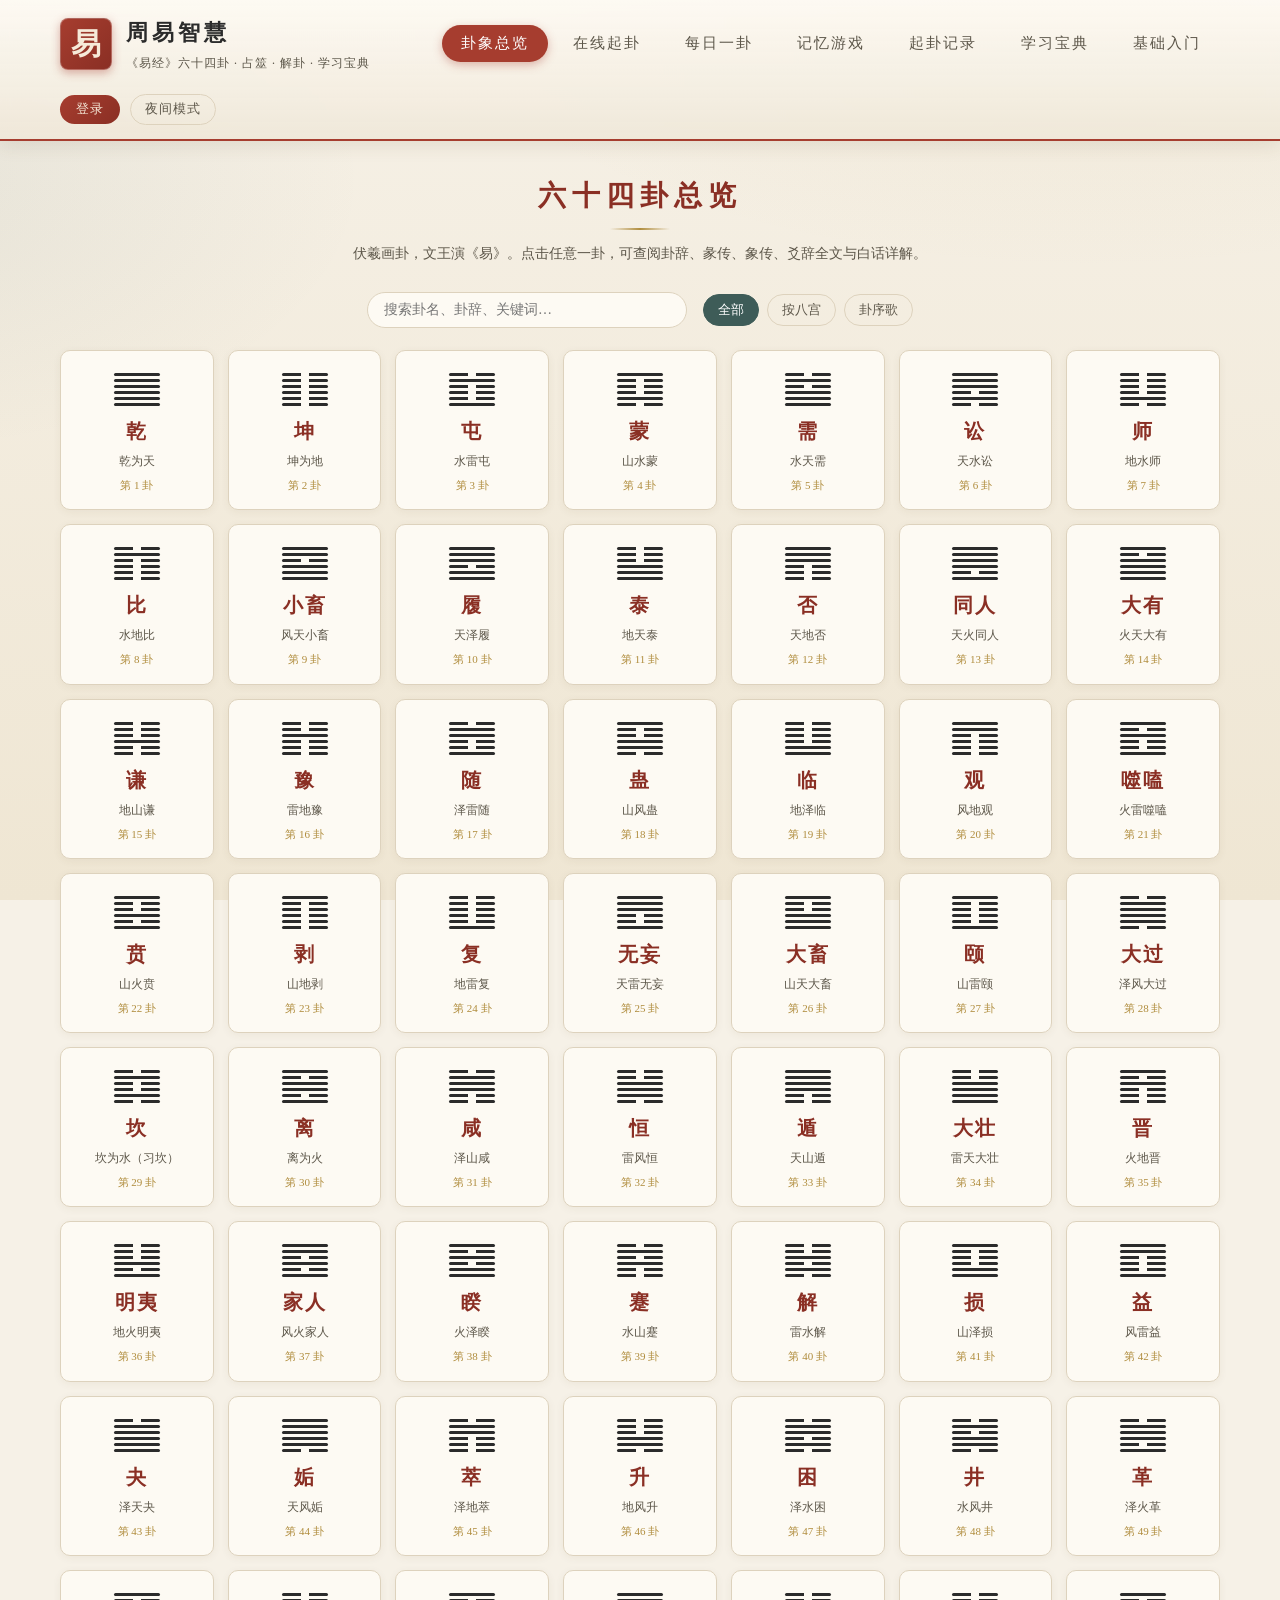
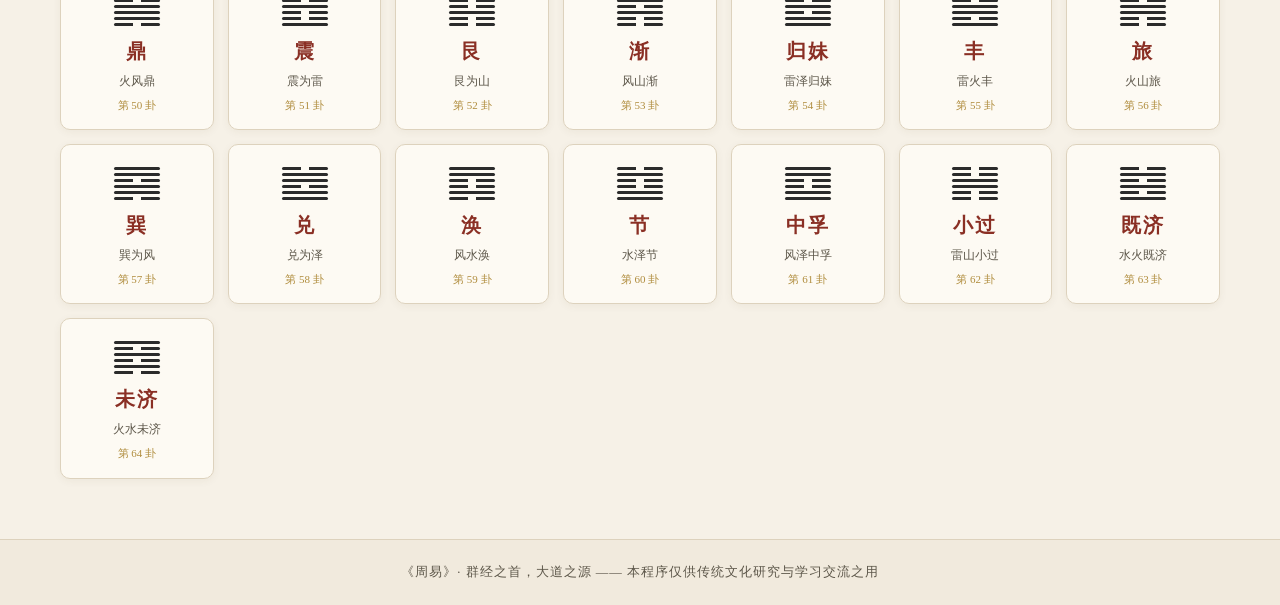
==== commit 515754b7: "feat: 新增邮箱账号登录 + 跨设备云同步（Supabase）" ====
--- a/index.html
+++ b/index.html
@@ -29,7 +29,10 @@
       <button class="nav-btn" data-view="study">学习宝典</button>
       <button class="nav-btn" data-view="basics">基础入门</button>
     </nav>
-    <button class="theme-toggle" id="btnTheme" title="切换日间 / 夜间模式">夜间模式</button>
+    <div class="header-tools">
+      <button class="btn-login" id="btnUser">登录</button>
+      <button class="theme-toggle" id="btnTheme" title="切换日间 / 夜间模式">夜间模式</button>
+    </div>
   </div>
 </header>
 
@@ -224,7 +227,7 @@
   <section class="view" id="view-records">
     <div class="view-head">
       <h2>起卦记录</h2>
-      <p class="sub">历次占筮存于本机浏览器，点击记录可重新查看解卦详情。备份请用「导出记录」，换设备可用「导入记录」恢复。</p>
+      <p class="sub">历次占筮存于本机浏览器，点击记录可重新查看解卦详情。<b>登录账号后自动云同步，换设备不丢失。</b>备份请用「导出记录」，换设备可用「导入记录」恢复。</p>
       <div class="head-actions">
         <button class="btn-ghost" id="btnImportRecords">导入记录</button>
         <button class="btn-ghost" id="btnExportRecords">导出记录</button>
@@ -521,6 +524,35 @@
   </div>
 </div>
 
+<!-- ============ 登录弹窗 ============ -->
+<div class="modal-mask hidden" id="loginModal">
+  <div class="modal">
+    <button class="modal-close" id="loginModalClose" data-close="login">×</button>
+    <h3 id="loginTitle">登录</h3>
+    <p class="login-desc" id="loginDesc">登录后，起卦记录会自动保存到云端，换电脑 / 手机都能找回来。</p>
+    <input type="email" id="loginEmail" placeholder="邮箱（用于登录）" autocomplete="email">
+    <input type="password" id="loginPwd" placeholder="密码（至少 6 位）" autocomplete="current-password">
+    <div class="login-tip" id="loginTip"></div>
+    <button class="btn-primary" id="loginSubmit">登 录</button>
+    <button class="btn-ghost login-switch" id="loginSwitch">没有账号？注册一个</button>
+  </div>
+</div>
+
+<!-- ============ 已登录账号面板 ============ -->
+<div class="modal-mask hidden" id="userModal">
+  <div class="modal">
+    <button class="modal-close" id="userModalClose" data-close="user">×</button>
+    <h3>我的账号</h3>
+    <div class="user-card">
+      <div class="user-avatar">易</div>
+      <div class="user-mail" id="userMail"></div>
+      <p class="user-tip" id="userSyncTip">已开启云同步，记录会自动保存。</p>
+    </div>
+    <button class="btn-primary" id="btnSyncNow">立即同步</button>
+    <button class="btn-ghost login-switch" id="btnLogout">退出登录</button>
+  </div>
+</div>
+
 <footer class="site-footer">
   <p>《周易》· 群经之首，大道之源 —— 本程序仅供传统文化研究与学习交流之用</p>
 </footer>
@@ -530,7 +562,8 @@
 <script src="js/data_hex2.js?v=20260808c"></script>
 <script src="js/data_hex3.js?v=20260808c"></script>
 <script src="js/data_hex4.js?v=20260808c"></script>
-<script src="js/app.js?v=20260808c"></script>
+<script src="js/sync.js?v=20260808f"></script>
+<script src="js/app.js?v=20260808f"></script>
 </body>
 </html>
 
--- a/css/style.css
+++ b/css/style.css
@@ -103,6 +103,17 @@
 }
 .theme-toggle:hover { border-color: var(--gold); color: var(--cinnabar-deep); background: rgba(176,141,62,.08); }
 
+/* 登录按钮 */
+.header-tools { display: flex; align-items: center; gap: 10px; }
+.btn-login {
+  background: linear-gradient(135deg, var(--cinnabar), var(--cinnabar-deep));
+  border: none; border-radius: 16px; padding: 6px 16px; font-family: inherit;
+  font-size: 12.5px; letter-spacing: 1px; color: #f6ead9; cursor: pointer; transition: all .2s;
+  max-width: 130px; overflow: hidden; text-overflow: ellipsis; white-space: nowrap;
+}
+.btn-login:hover { opacity: .9; }
+.btn-login.logged { background: linear-gradient(135deg, var(--verdigris), var(--verdigris-soft)); }
+
 /* 返回顶部按钮 */
 .btn-top {
   position: fixed; right: 22px; bottom: 26px; z-index: 90;
@@ -751,6 +762,29 @@
 }
 .modal-close:hover { background: var(--cinnabar); color: #fff; border-color: var(--cinnabar); }
 
+/* 登录弹窗 */
+#loginModal .modal, #userModal .modal { max-width: 400px; }
+#loginModal h3, #userModal h3 { font-size: 22px; letter-spacing: 4px; color: var(--cinnabar-deep); margin-bottom: 12px; }
+.login-desc { color: var(--ink-soft); font-size: 13px; margin-bottom: 14px; line-height: 1.7; }
+#loginModal input[type="email"], #loginModal input[type="password"] {
+  width: 100%; padding: 11px 14px; margin-bottom: 12px; border-radius: 10px;
+  border: 1px solid var(--line); background: var(--paper); font-family: inherit;
+  font-size: 14px; color: var(--ink); outline: none; transition: border .2s;
+}
+#loginModal input:focus { border-color: var(--gold); }
+#loginModal .btn-primary, #userModal .btn-primary { width: 100%; }
+.login-tip { font-size: 12.5px; color: var(--cinnabar); min-height: 18px; margin-bottom: 8px; }
+.login-switch { width: 100%; margin-top: 10px; }
+.user-card { text-align: center; padding: 6px 0 10px; }
+.user-avatar {
+  width: 56px; height: 56px; border-radius: 50%; margin: 0 auto 10px;
+  background: linear-gradient(135deg, var(--verdigris), var(--verdigris-soft));
+  color: #f6ead9; font-size: 26px; font-weight: 700;
+  display: flex; align-items: center; justify-content: center;
+}
+.user-mail { font-size: 15px; color: var(--ink); font-weight: 600; word-break: break-all; }
+.user-tip { font-size: 12.5px; color: var(--ink-soft); margin-top: 8px; }
+
 /* 卦详情弹窗导航 */
 .modal-nav { display: flex; align-items: center; justify-content: space-between; gap: 12px; margin-bottom: 18px; padding-bottom: 12px; border-bottom: 1px dashed var(--line); }
 .m-nav {
